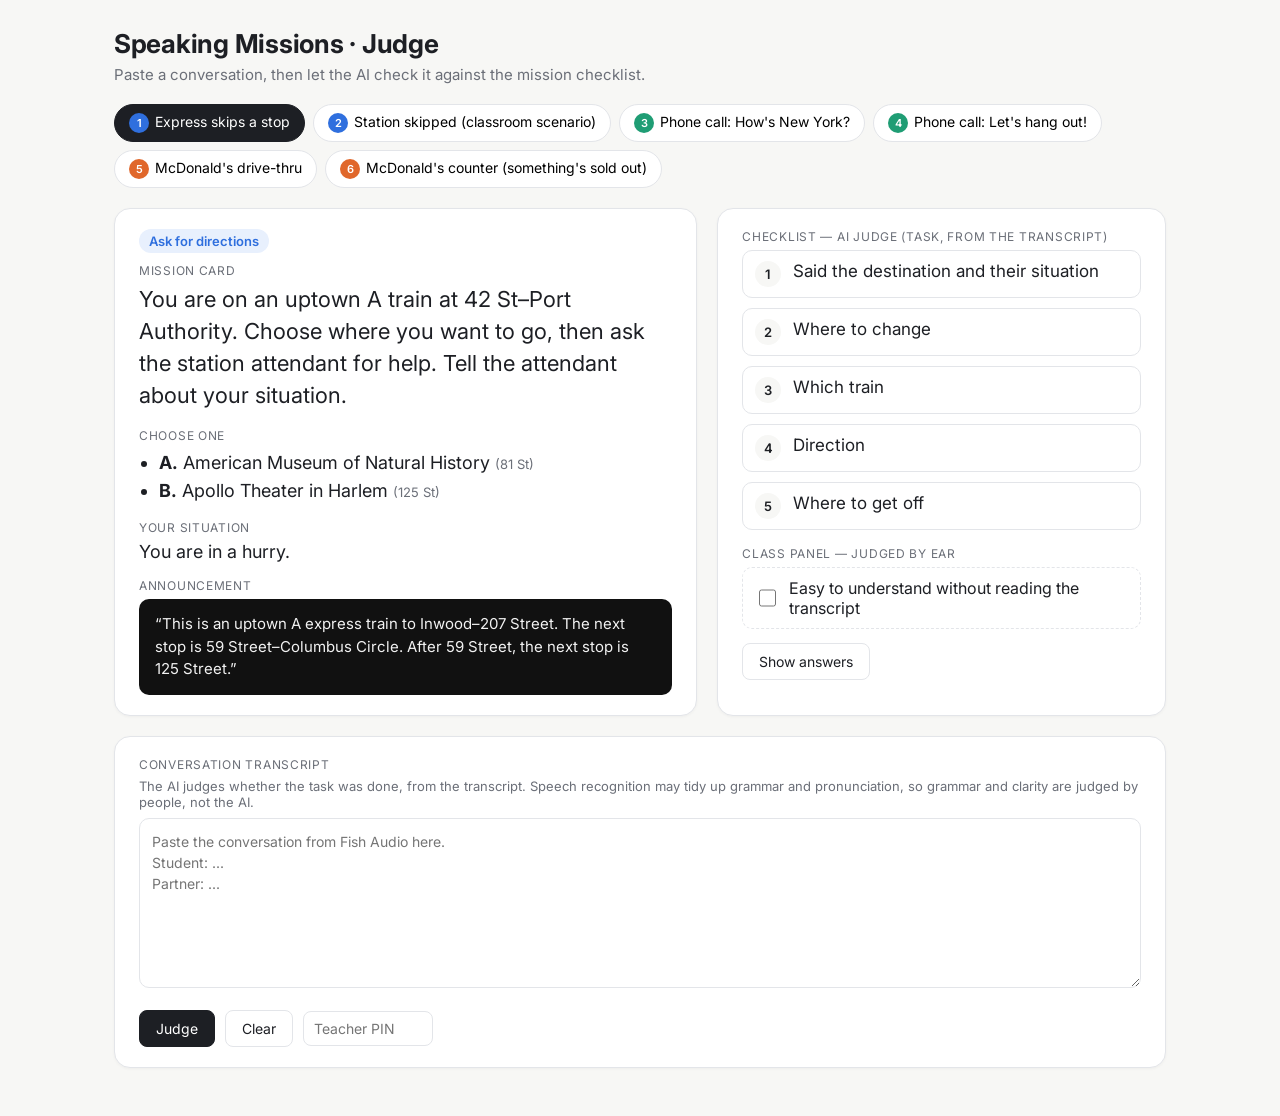
==== judge.html @ 9dba0a12 "Add server-side AI judge (OpenCode) with teacher PIN Co-Authored-By: Claude Opus 5.5 <noreply@anthro" ====
<!DOCTYPE html>
<html lang="en">
<head>
<meta charset="utf-8">
<meta name="viewport" content="width=device-width, initial-scale=1">
<title>Speaking Missions · Judge</title>
<link href="https://fonts.googleapis.com/css2?family=Inter:wght@400;500;600;700&display=swap" rel="stylesheet">
<style>
  :root { --ink:#1d1f24; --muted:#6b6f78; --line:#e3e5e9; --bg:#f7f7f5; --card:#fff; --accent:#3d5afe; --ok:#1f7a4d; --okbg:#e6f4ec; --no:#b3261e; --nobg:#fbe9e7; }
  * { box-sizing:border-box; }
  body { margin:0; font-family:Inter, system-ui, sans-serif; color:var(--ink); background:var(--bg); }
  header { max-width:1100px; margin:0 auto; padding:28px 24px 0; }
  header h1 { margin:0; font-size:26px; font-weight:700; letter-spacing:-.01em; }
  header p { margin:6px 0 0; color:var(--muted); font-size:15px; }
  .tabs button .n { display:inline-grid; place-items:center; width:20px; height:20px; border-radius:50%; color:#fff; font-size:11px; font-weight:600; margin-right:6px; }
  .badge { display:inline-block; font-size:13px; font-weight:600; padding:4px 10px; border-radius:999px; margin:0 0 10px; }
  main { max-width:1100px; margin:0 auto; padding:20px 24px 48px; display:grid; gap:20px; }
  .tabs { display:flex; flex-wrap:wrap; gap:8px; }
  .tabs button { border:1px solid var(--line); background:var(--card); padding:8px 14px; border-radius:999px; font:inherit; font-size:14px; cursor:pointer; }
  .tabs button.on { background:var(--ink); color:#fff; border-color:var(--ink); }
  .panel { background:var(--card); border:1px solid var(--line); border-radius:16px; box-shadow:0 1px 3px rgba(0,0,0,.04); padding:20px 24px; }
  .grid { display:grid; grid-template-columns: 1.3fr 1fr; gap:20px; }
  @media (max-width:820px) { .grid { grid-template-columns:1fr; } }
  .label { font-size:12px; text-transform:uppercase; letter-spacing:.06em; color:var(--muted); margin:0 0 6px; }
  .front { font-size:22px; line-height:1.45; margin:0 0 16px; }
  .ann { background:#111; color:#f2f2f2; border-radius:10px; padding:14px 16px; font-size:15px; line-height:1.5; }
  ol.check { margin:0; padding:0; list-style:none; display:grid; gap:10px; counter-reset:c; }
  ol.check li { counter-increment:c; display:flex; gap:12px; align-items:flex-start; font-size:17px; padding:10px 12px; border:1px solid var(--line); border-radius:10px; }
  ol.check li::before { content:counter(c); flex:none; width:26px; height:26px; border-radius:50%; background:var(--bg); display:grid; place-items:center; font-size:13px; font-weight:600; }
  ol.check li.yes { background:var(--okbg); border-color:#b7dfc8; }
  ol.check li.no { background:var(--nobg); border-color:#f3c3bd; }
  .ans { color:var(--muted); font-size:14px; display:none; }
  .show-ans .ans { display:block; }
  .row { display:flex; gap:10px; flex-wrap:wrap; align-items:center; }
  button.act { font:inherit; font-size:14px; padding:9px 16px; border-radius:8px; border:1px solid var(--ink); background:var(--ink); color:#fff; cursor:pointer; }
  button.ghost { background:#fff; color:var(--ink); border-color:var(--line); }
  button:disabled { opacity:.5; cursor:default; }
  textarea { width:100%; min-height:170px; font:inherit; font-size:14px; line-height:1.5; padding:12px; border:1px solid var(--line); border-radius:10px; resize:vertical; }
  .err { color:var(--no); font-size:13px; min-height:18px; }
  .result { font-size:28px; font-weight:600; margin:4px 0 12px; }
  .result.ok { color:var(--ok); } .result.no { color:var(--no); }
  .tips { margin:0; padding-left:18px; line-height:1.6; }
  .tag { font-size:12px; padding:2px 8px; border-radius:999px; background:#fff4d6; color:#7a5300; margin-left:8px; vertical-align:middle; }
  .muted { color:var(--muted); font-size:13px; }
  .human { display:flex; gap:10px; align-items:center; font-size:16px; padding:10px 12px; border:1px dashed var(--line); border-radius:10px; cursor:pointer; }
  .human input { width:18px; height:18px; }
</style>
</head>
<body>
<header><h1>Speaking Missions · Judge</h1><p>Paste a conversation, then let the AI check it against the mission checklist.</p></header>
<main>
  <div class="tabs" id="tabs"></div>

  <div class="grid">
    <section class="panel">
      <div class="badge" id="badge"></div>
      <p class="label">Mission card <span id="fictional"></span></p>
      <p class="front" id="front"></p>
      <p class="label" id="optLabel">Choose one</p>
      <ul id="opts" style="margin:0 0 14px;padding-left:20px;font-size:18px;line-height:1.6"></ul>
      <p class="label" id="condLabel">Your situation</p>
      <p style="font-size:18px;margin:0 0 16px" id="cond"></p>
      <div id="annBox"><p class="label">Announcement</p>
      <div class="ann" id="ann"></div></div>
    </section>
    <section class="panel" id="checkPanel">
      <p class="label">Checklist — AI judge (task, from the transcript)</p>
      <ol class="check" id="check"></ol>
      <p class="label" style="margin-top:16px">Class panel — judged by ear</p>
      <label class="human"><input type="checkbox" id="heard"> Easy to understand without reading the transcript</label>
      <div class="row" style="margin-top:14px">
        <button class="ghost act" id="toggleAns">Show answers</button>
      </div>
    </section>
  </div>

  <section class="panel">
    <p class="label">Conversation transcript</p>
    <p class="muted" style="margin:0 0 8px">The AI judges whether the task was done, from the transcript. Speech recognition may tidy up grammar and pronunciation, so grammar and clarity are judged by people, not the AI.</p>
    <textarea id="tx" placeholder="Paste the conversation from Fish Audio here.&#10;Student: ...&#10;Partner: ..."></textarea>
    <div class="err" id="err"></div>
    <div class="row">
      <button class="act" id="judge">Judge</button>
      <button class="ghost act" id="clear">Clear</button>
      <input id="pin" type="password" placeholder="Teacher PIN" autocomplete="off" style="font:inherit;font-size:14px;padding:8px 10px;border:1px solid var(--line);border-radius:8px;width:130px">
      <span class="muted" id="status"></span>
    </div>
  </section>

  <section class="panel" id="out" hidden>
    <p class="label">AI judge result</p>
    <div class="result" id="verdict"></div>
    <p class="label">Other ways to say it (for reference)</p>
    <ul class="tips" id="tips"></ul>
  </section>
</main>

<script>
const CARDS = [
 {
  "type": "attendant",
  "title": "1. Express skips a stop",
  "front": "You are on an uptown A train at 42 St–Port Authority. Choose where you want to go, then ask the station attendant for help. Tell the attendant about your situation.",
  "options": [
   "American Museum of Natural History",
   "Apollo Theater in Harlem"
  ],
  "routes": [
   [
    "American Museum of Natural History",
    "81 St",
    "get off at 59 St–Columbus Circle, take the uptown C (or B on weekdays) local, get off at 81 St"
   ],
   [
    "Apollo Theater in Harlem",
    "125 St",
    "stay on this A express train and get off at 125 St"
   ]
  ],
  "condition": "You are in a hurry.",
  "start": "42 St–Port Authority, on an uptown A train",
  "problem": "the A train runs express from 59 St to 125 St and skips every stop in between",
  "ann": "“This is an uptown A express train to Inwood–207 Street. The next stop is 59 Street–Columbus Circle. After 59 Street, the next stop is 125 Street.”",
  "fictional": false,
  "items": [
   [
    "Said the destination and their situation",
    "e.g. \"You are in a hurry.\"",
    ""
   ],
   [
    "Where to change",
    "59 St–Columbus Circle",
    "No change needed"
   ],
   [
    "Which train",
    "C (B also OK on weekdays)",
    "Stay on the A"
   ],
   [
    "Direction",
    "Uptown",
    "Uptown"
   ],
   [
    "Where to get off",
    "81 St",
    "125 St"
   ]
  ],
  "audio": "a1.mp3",
  "agent": "d26e442b87bf4d2fa61e77e5c2571394"
 },
 {
  "type": "attendant",
  "title": "2. Station skipped (classroom scenario)",
  "front": "You are on an uptown C train at 59 St–Columbus Circle. Choose where you want to go. Listen to the announcement, then ask the attendant for help.",
  "options": [
   "Strawberry Fields in Central Park",
   "American Museum of Natural History"
  ],
  "routes": [
   [
    "Strawberry Fields in Central Park",
    "72 St",
    "uptown C trains skip 72 St; ride to 81 St, cross to the downtown C, and go back one stop to 72 St (or walk south from 81 St)"
   ],
   [
    "American Museum of Natural History",
    "81 St",
    "not affected; stay on the C and get off at 81 St"
   ]
  ],
  "condition": "You don't want to walk much.",
  "start": "59 St–Columbus Circle, on an uptown C train",
  "problem": "(classroom scenario) due to station work, uptown C trains skip 72 St; downtown trains still stop there",
  "ann": "“Attention passengers: due to station work, uptown C trains will not stop at 72 Street.”",
  "fictional": true,
  "items": [
   [
    "Said the destination and their situation",
    "e.g. \"You don't want to walk much.\"",
    ""
   ],
   [
    "Where to change",
    "81 St (then take the train back)",
    "No change needed"
   ],
   [
    "Which train",
    "C",
    "C"
   ],
   [
    "Direction",
    "Downtown (from 81 St)",
    "Uptown"
   ],
   [
    "Where to get off",
    "72 St",
    "81 St"
   ]
  ],
  "audio": "a4.mp3",
  "agent": "e4830977e8cd451faa1b753adaf6e813"
 },
 {
  "type": "chat",
  "title": "3. Phone call: How's New York?",
  "front": "Your friend Emma from Chicago is calling you. She wants to hear about your trip to New York.",
  "options": [
   "Tell her about one place you visited and how it was.",
   "Tell her about one food you tried and what you thought."
  ],
  "condition": "Answer with details, not just yes or no.",
  "friend": "Emma",
  "items": [
   [
    "Answered with details or reasons, not just yes or no",
    "e.g. \"It was amazing because...\""
   ],
   [
    "Reacted to what the friend said",
    "e.g. \"Oh, really?\", \"That sounds fun!\""
   ],
   [
    "Asked the friend at least one question back",
    "e.g. \"How about you?\""
   ],
   [
    "Tell her about one place you visited and how it was.",
    ""
   ],
   [
    "Tell her about one food you tried and what you thought.",
    ""
   ]
  ],
  "agent": "9b3af95cbea7486b99a34a6f3030f2d5"
 },
 {
  "type": "chat",
  "title": "4. Phone call: Let's hang out!",
  "front": "Your friend Maya lives in New York. She is calling to make plans to meet you.",
  "options": [
   "You really want Korean food. Convince Maya, and give your reasons.",
   "Agree on a day, a time, and a place to meet."
  ],
  "condition": "Answer with details, not just yes or no.",
  "friend": "Maya",
  "items": [
   [
    "Answered with details or reasons, not just yes or no",
    "e.g. \"It was amazing because...\""
   ],
   [
    "Reacted to what the friend said",
    "e.g. \"Oh, really?\", \"That sounds fun!\""
   ],
   [
    "Asked the friend at least one question back",
    "e.g. \"How about you?\""
   ],
   [
    "You really want Korean food. Convince Maya, and give your reasons.",
    ""
   ],
   [
    "Agree on a day, a time, and a place to meet.",
    ""
   ]
  ],
  "agent": "b9b4d41935a74fd8a11dfeefae2467aa"
 },
 {
  "type": "order",
  "title": "5. McDonald's drive-thru",
  "agent": "a353ccbcc46743609b33bdd0294201c2",
  "front": "You are on a road trip with a friend. You are at a McDonald's drive-thru. Order for both of you through the speaker.",
  "options": [
   "Your friend wants a McChicken meal with a Sprite.",
   "Choose something for yourself from the menu."
  ],
  "condition": "You don't like pickles.",
  "items": [
   [
    "Ordered the friend's McChicken meal with a Sprite",
    ""
   ],
   [
    "Ordered their own food clearly",
    ""
   ],
   [
    "Answered the crew's questions (meal, size, drink, sauce)",
    ""
   ],
   [
    "Asked for no pickles (if their food has pickles) or another change",
    "e.g. \"No pickles, please.\""
   ],
   [
    "Caught the mistake when the order was read back, and understood the total",
    "The crew member makes one mistake on purpose."
   ]
  ],
  "menu": [
   [
    "Big Mac",
    "$6.49"
   ],
   [
    "Quarter Pounder with Cheese",
    "$6.79"
   ],
   [
    "McChicken",
    "$3.29"
   ],
   [
    "10 pc Chicken McNuggets",
    "$6.29"
   ],
   [
    "Filet-O-Fish",
    "$5.49"
   ],
   [
    "Make it a meal (medium fries + medium drink)",
    "+$4.00"
   ],
   [
    "Fries  S / M / L",
    "$2.49 / $3.49 / $4.29"
   ],
   [
    "Drink (Coke, Diet Coke, Sprite, iced tea)  S / M / L",
    "$1.79 / $2.29 / $2.79"
   ],
   [
    "McFlurry with Oreo",
    "$4.49"
   ],
   [
    "Apple Pie",
    "$1.79"
   ]
  ]
 },
 {
  "type": "order",
  "title": "6. McDonald's counter (something's sold out)",
  "agent": "593137b8195f4afda7e33150587e4ab3",
  "front": "You are at a busy McDonald's in Times Square. Order a meal and a dessert at the counter.",
  "options": [
   "Order a meal and a dessert.",
   "Ask for one special thing (extra sauce, no ice, no onions…)."
  ],
  "condition": "If something isn't available, choose something else.",
  "items": [
   [
    "Ordered a meal clearly (main, size, drink)",
    ""
   ],
   [
    "Asked for a dessert, and chose something else if it wasn't available",
    "The ice cream machine is broken, so no McFlurry."
   ],
   [
    "Made a special request",
    "e.g. \"Can I get extra BBQ sauce?\""
   ],
   [
    "Corrected the item the crew member misheard, and answered \"For here or to go?\"",
    "The crew member mishears one item on purpose."
   ],
   [
    "Understood the total and paid",
    ""
   ]
  ],
  "menu": [
   [
    "Big Mac",
    "$6.49"
   ],
   [
    "Quarter Pounder with Cheese",
    "$6.79"
   ],
   [
    "McChicken",
    "$3.29"
   ],
   [
    "10 pc Chicken McNuggets",
    "$6.29"
   ],
   [
    "Filet-O-Fish",
    "$5.49"
   ],
   [
    "Make it a meal (medium fries + medium drink)",
    "+$4.00"
   ],
   [
    "Fries  S / M / L",
    "$2.49 / $3.49 / $4.29"
   ],
   [
    "Drink (Coke, Diet Coke, Sprite, iced tea)  S / M / L",
    "$1.79 / $2.29 / $2.79"
   ],
   [
    "McFlurry with Oreo",
    "$4.49"
   ],
   [
    "Apple Pie",
    "$1.79"
   ]
  ]
 }
];

let cur = 0, sample = null;
const $ = id => document.getElementById(id);

function render() {
  const c = CARDS[cur], att = c.type === "attendant";
  const TY = {attendant:["Ask for directions","#2f6fde","#e8f0fd"], chat:["Phone call","#1f9d74","#e3f5ee"], order:["Ordering food","#e0672b","#fdeee5"]};
  $("tabs").innerHTML = CARDS.map((k,i)=>`<button class="${i===cur?'on':''}" data-i="${i}"><span class="n" style="background:${TY[k.type][1]}">${i+1}</span>${k.title.split('. ').slice(1).join('. ')}</button>`).join("");
  $("badge").textContent = TY[c.type][0]; $("badge").style.cssText = `color:${TY[c.type][1]};background:${TY[c.type][2]}`;
  $("fictional").innerHTML = c.fictional ? '<span class="tag">Classroom scenario</span>' : "";
  $("front").textContent = c.front;
  $("annBox").hidden = !att; $("ann").textContent = c.ann || "";
  $("optLabel").textContent = att ? "Choose one" : "Try to";
  $("condLabel").textContent = att ? "Your situation" : (c.type === "order" ? "Remember" : "Your goal");
  $("opts").innerHTML = att ? c.routes.map((o,i)=>`<li><b>${"AB"[i]}.</b> ${o[0]} <span class="muted">(${o[1]})</span></li>`).join("")
                            : c.options.map(o=>`<li>${esc(o)}</li>`).join("");
  $("cond").textContent = c.condition;
  $("check").innerHTML = c.items.map(it => {
    const ans = att && it[2] !== undefined && it[2] !== "" ? `A: ${it[1]}<br>B: ${it[2]}` : esc(it[1] || "");
    return `<li><div><div>${esc(it[0])}</div>${ans ? `<div class="ans">${ans}</div>` : ""}</div></li>`;
  }).join("");
  $("out").hidden = true; $("err").textContent = ""; $("status").textContent = ""; $("heard").checked = false;
}
$("tabs").addEventListener("click", e => { const b = e.target.closest("button"); if (!b) return; cur = +b.dataset.i; render(); });
$("toggleAns").addEventListener("click", () => { const p = $("checkPanel"); p.classList.toggle("show-ans"); $("toggleAns").textContent = p.classList.contains("show-ans") ? "Hide answers" : "Show answers"; });
$("clear").addEventListener("click", () => { $("tx").value = ""; $("out").hidden = true; $("err").textContent = ""; render(); });
$("tx").addEventListener("input", () => { $("err").textContent = ""; });

$("judge").addEventListener("click", async () => {
  const tx = $("tx").value.trim();
  if (!tx) { $("err").textContent = "Paste the conversation first."; return; }
  if (!$("pin").value.trim()) { $("err").textContent = "Enter the teacher PIN first."; return; }
  const c = CARDS[cur];
  $("judge").disabled = true; $("status").textContent = "Judging…";
  try {
    const pin = $("pin").value.trim();
    try { localStorage.setItem("judgePin", pin); } catch {}
    const resp = await fetch("/api/judge", { method:"POST", headers:{ "Content-Type":"application/json" }, body: JSON.stringify({ mission: cur, transcript: tx, pin }) });
    const r = await resp.json();
    if (!resp.ok) { const m = { pin:"Wrong teacher PIN.", not_configured:"The judge is not set up yet (API key or PIN missing)." }[r.error]; const er = new Error(m || "The judge could not answer. Try again."); er.shown = true; throw er; }
    const items = Array.isArray(r.items) ? r.items : [];
    [...$("check").children].forEach((li,i)=>{ li.classList.remove("yes","no"); li.classList.add(items[i] ? "yes" : "no"); });
    const ok = r.result === "SUCCESS";
    $("verdict").textContent = (ok ? "SUCCESS" : "NOT YET") + (c.type==="attendant" && r.choice ? `  ·  chose ${r.choice}` : "");
    $("verdict").className = "result " + (ok ? "ok" : "no");
    const tips = Array.isArray(r.tips) ? r.tips : [];
    $("tips").innerHTML = tips.length ? tips.map(t=>`<li>“${esc(t.original)}” → <b>“${esc(t.better)}”</b></li>`).join("") : "<li>No suggestions this time.</li>";
    $("out").hidden = false; $("status").textContent = "";
  } catch (e) {
    $("status").textContent = "";
    $("err").textContent = e && e.shown ? e.message : "The judge could not answer. Try again.";
  } finally { $("judge").disabled = false; }
});
function esc(s){ return String(s||"").replace(/[&<>"]/g, ch=>({"&":"&amp;","<":"&lt;",">":"&gt;",'"':"&quot;"}[ch])); }

render();
try { $("pin").value = localStorage.getItem("judgePin") || ""; } catch {}
</script>
</body>
</html>
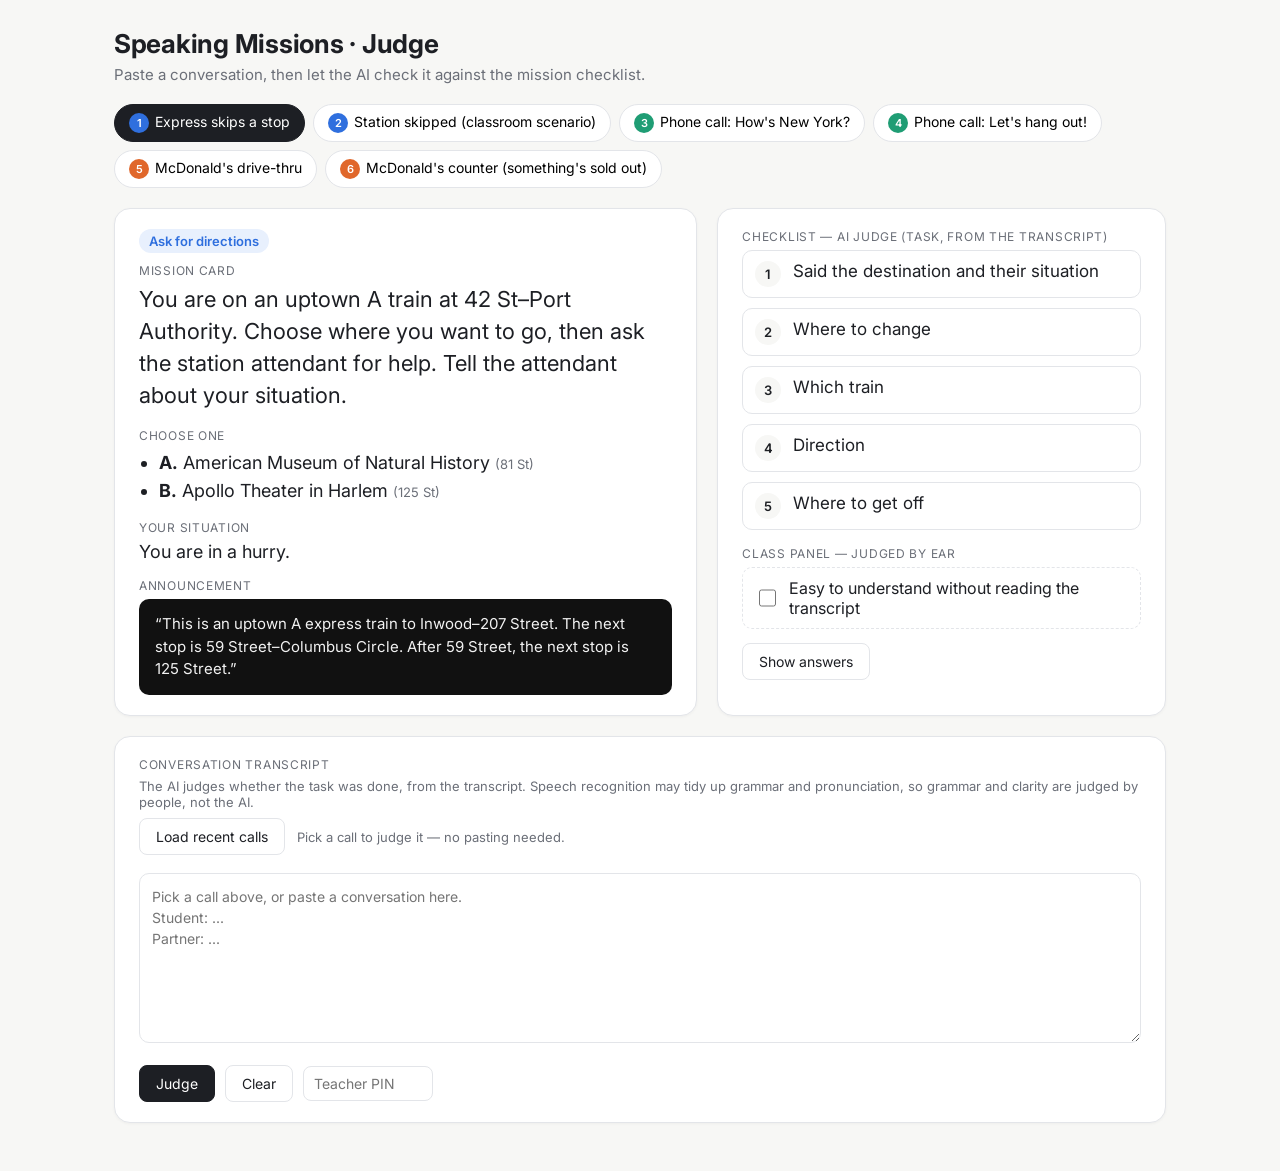
==== commit 06f04672: "Judge: pick calls from Fish history; larger token budget Co-Authored-By: Claude Opus 5.5 <noreply@an" ====
--- a/judge.html
+++ b/judge.html
@@ -77,7 +77,12 @@
   <section class="panel">
     <p class="label">Conversation transcript</p>
     <p class="muted" style="margin:0 0 8px">The AI judges whether the task was done, from the transcript. Speech recognition may tidy up grammar and pronunciation, so grammar and clarity are judged by people, not the AI.</p>
-    <textarea id="tx" placeholder="Paste the conversation from Fish Audio here.&#10;Student: ...&#10;Partner: ..."></textarea>
+    <div id="calls" style="margin-bottom:10px">
+      <button class="act" id="loadCalls" type="button" style="background:#fff;color:var(--ink);border:1px solid var(--line)">Load recent calls</button>
+      <span id="callsMsg" style="color:var(--muted);font-size:13px;margin-left:8px">Pick a call to judge it — no pasting needed.</span>
+      <div id="callList" style="display:flex;flex-wrap:wrap;gap:6px;margin-top:8px"></div>
+    </div>
+    <textarea id="tx" placeholder="Pick a call above, or paste a conversation here.&#10;Student: ...&#10;Partner: ..."></textarea>
     <div class="err" id="err"></div>
     <div class="row">
       <button class="act" id="judge">Judge</button>
@@ -449,7 +454,7 @@
   }).join("");
   $("out").hidden = true; $("err").textContent = ""; $("status").textContent = ""; $("heard").checked = false;
 }
-$("tabs").addEventListener("click", e => { const b = e.target.closest("button"); if (!b) return; cur = +b.dataset.i; render(); });
+$("tabs").addEventListener("click", e => { const b = e.target.closest("button"); if (!b) return; cur = +b.dataset.i; render(); $("callList").innerHTML=""; if ($("pin").value.trim()) loadCalls(); });
 $("toggleAns").addEventListener("click", () => { const p = $("checkPanel"); p.classList.toggle("show-ans"); $("toggleAns").textContent = p.classList.contains("show-ans") ? "Hide answers" : "Show answers"; });
 $("clear").addEventListener("click", () => { $("tx").value = ""; $("out").hidden = true; $("err").textContent = ""; render(); });
 $("tx").addEventListener("input", () => { $("err").textContent = ""; });
@@ -483,6 +488,23 @@
 
 render();
 try { $("pin").value = localStorage.getItem("judgePin") || ""; } catch {}
+async function api(body){ const r=await fetch("/api/sessions",{method:"POST",headers:{"Content-Type":"application/json"},body:JSON.stringify({...body,pin:$("pin").value.trim(),mission:cur})}); const j=await r.json().catch(()=>({})); if(!r.ok) throw new Error({pin:"Wrong teacher PIN.",not_configured:"Call history is not set up yet (Fish API key missing)."}[j.error]||"Could not load calls ("+(j.error||r.status)+")."); return j; }
+async function loadCalls(){
+  const list=$("callList"), msg=$("callsMsg"); list.innerHTML="";
+  if(!$("pin").value.trim()){ msg.textContent="Enter the teacher PIN first."; return; }
+  msg.textContent="Loading…";
+  try{
+    const {sessions}=await api({});
+    msg.textContent=sessions.length?"Newest first. Click one to judge it.":"No calls for this mission yet.";
+    sessions.forEach(s=>{ const b=document.createElement("button"); b.type="button"; b.className="act";
+      b.style.cssText="background:#fff;color:var(--ink);border:1px solid var(--line);font-size:13px;padding:6px 10px";
+      const t=s.started?new Date(s.started).toLocaleTimeString([], {hour:"2-digit",minute:"2-digit"}):"?";
+      b.textContent=t+(s.seconds?" · "+Math.floor(s.seconds/60)+"m "+Math.round(s.seconds%60)+"s":"")+(s.status==="active"?" · live":"");
+      b.onclick=async()=>{ msg.textContent="Loading the conversation…"; try{ const {transcript}=await api({sessionId:s.id}); if(!transcript){msg.textContent="That call has no transcript.";return;} $("tx").value=transcript; msg.textContent="Loaded. Judging…"; $("judge").click(); }catch(e){ msg.textContent=e.message; } };
+      list.appendChild(b); });
+  }catch(e){ msg.textContent=e.message; }
+}
+$("loadCalls").addEventListener("click", loadCalls);
 </script>
 </body>
 </html>
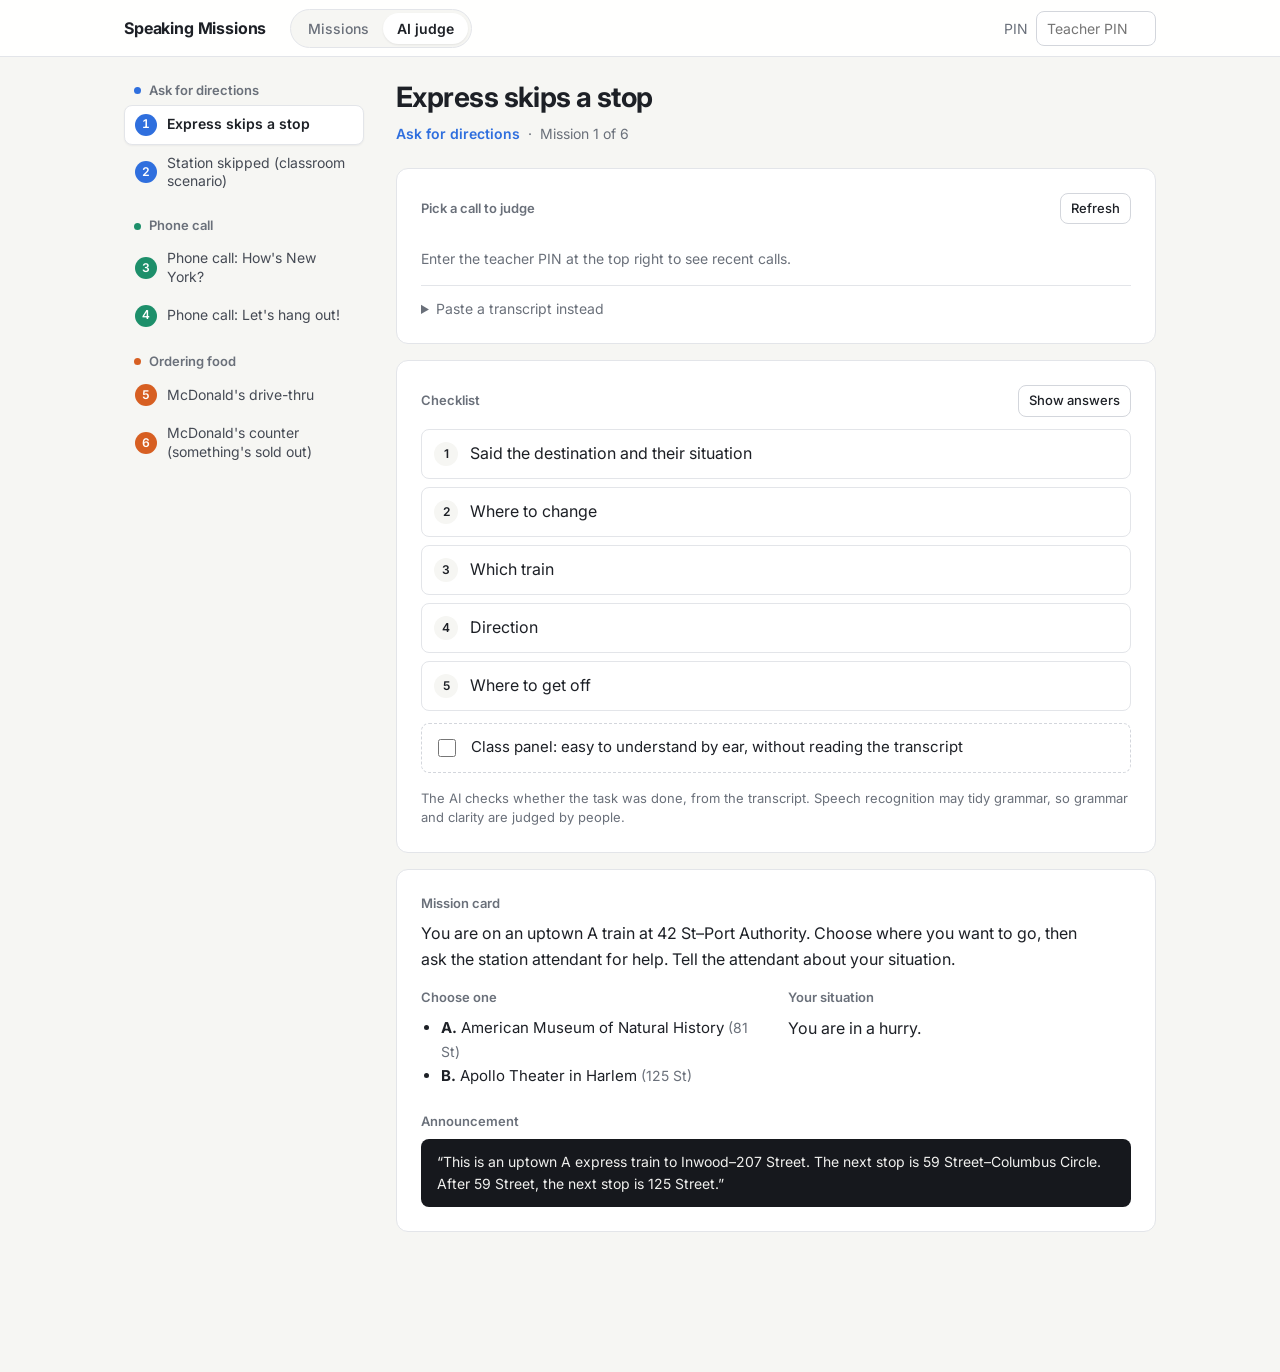
==== commit c666ea2b: "Shared shell: page switch, mission list, clearer hierarchy on both pages Co-Authored-By: Claude Opus" ====
--- a/judge.html
+++ b/judge.html
@@ -3,103 +3,110 @@
 <head>
 <meta charset="utf-8">
 <meta name="viewport" content="width=device-width, initial-scale=1">
-<title>Speaking Missions · Judge</title>
+<title>AI judge · Speaking Missions</title>
+<link rel="preconnect" href="https://fonts.gstatic.com" crossorigin>
 <link href="https://fonts.googleapis.com/css2?family=Inter:wght@400;500;600;700&display=swap" rel="stylesheet">
+<link rel="stylesheet" href="/shell.css">
 <style>
-  :root { --ink:#1d1f24; --muted:#6b6f78; --line:#e3e5e9; --bg:#f7f7f5; --card:#fff; --accent:#3d5afe; --ok:#1f7a4d; --okbg:#e6f4ec; --no:#b3261e; --nobg:#fbe9e7; }
-  * { box-sizing:border-box; }
-  body { margin:0; font-family:Inter, system-ui, sans-serif; color:var(--ink); background:var(--bg); }
-  header { max-width:1100px; margin:0 auto; padding:28px 24px 0; }
-  header h1 { margin:0; font-size:26px; font-weight:700; letter-spacing:-.01em; }
-  header p { margin:6px 0 0; color:var(--muted); font-size:15px; }
-  .tabs button .n { display:inline-grid; place-items:center; width:20px; height:20px; border-radius:50%; color:#fff; font-size:11px; font-weight:600; margin-right:6px; }
-  .badge { display:inline-block; font-size:13px; font-weight:600; padding:4px 10px; border-radius:999px; margin:0 0 10px; }
-  main { max-width:1100px; margin:0 auto; padding:20px 24px 48px; display:grid; gap:20px; }
-  .tabs { display:flex; flex-wrap:wrap; gap:8px; }
-  .tabs button { border:1px solid var(--line); background:var(--card); padding:8px 14px; border-radius:999px; font:inherit; font-size:14px; cursor:pointer; }
-  .tabs button.on { background:var(--ink); color:#fff; border-color:var(--ink); }
-  .panel { background:var(--card); border:1px solid var(--line); border-radius:16px; box-shadow:0 1px 3px rgba(0,0,0,.04); padding:20px 24px; }
-  .grid { display:grid; grid-template-columns: 1.3fr 1fr; gap:20px; }
-  @media (max-width:820px) { .grid { grid-template-columns:1fr; } }
-  .label { font-size:12px; text-transform:uppercase; letter-spacing:.06em; color:var(--muted); margin:0 0 6px; }
-  .front { font-size:22px; line-height:1.45; margin:0 0 16px; }
-  .ann { background:#111; color:#f2f2f2; border-radius:10px; padding:14px 16px; font-size:15px; line-height:1.5; }
-  ol.check { margin:0; padding:0; list-style:none; display:grid; gap:10px; counter-reset:c; }
-  ol.check li { counter-increment:c; display:flex; gap:12px; align-items:flex-start; font-size:17px; padding:10px 12px; border:1px solid var(--line); border-radius:10px; }
-  ol.check li::before { content:counter(c); flex:none; width:26px; height:26px; border-radius:50%; background:var(--bg); display:grid; place-items:center; font-size:13px; font-weight:600; }
-  ol.check li.yes { background:var(--okbg); border-color:#b7dfc8; }
-  ol.check li.no { background:var(--nobg); border-color:#f3c3bd; }
-  .ans { color:var(--muted); font-size:14px; display:none; }
-  .show-ans .ans { display:block; }
-  .row { display:flex; gap:10px; flex-wrap:wrap; align-items:center; }
-  button.act { font:inherit; font-size:14px; padding:9px 16px; border-radius:8px; border:1px solid var(--ink); background:var(--ink); color:#fff; cursor:pointer; }
-  button.ghost { background:#fff; color:var(--ink); border-color:var(--line); }
-  button:disabled { opacity:.5; cursor:default; }
-  textarea { width:100%; min-height:170px; font:inherit; font-size:14px; line-height:1.5; padding:12px; border:1px solid var(--line); border-radius:10px; resize:vertical; }
-  .err { color:var(--no); font-size:13px; min-height:18px; }
-  .result { font-size:28px; font-weight:600; margin:4px 0 12px; }
-  .result.ok { color:var(--ok); } .result.no { color:var(--no); }
-  .tips { margin:0; padding-left:18px; line-height:1.6; }
-  .tag { font-size:12px; padding:2px 8px; border-radius:999px; background:#fff4d6; color:#7a5300; margin-left:8px; vertical-align:middle; }
-  .muted { color:var(--muted); font-size:13px; }
-  .human { display:flex; gap:10px; align-items:center; font-size:16px; padding:10px 12px; border:1px dashed var(--line); border-radius:10px; cursor:pointer; }
-  .human input { width:18px; height:18px; }
+  .calls{display:flex;flex-wrap:wrap;gap:var(--s2)}
+  .call{border:1px solid var(--line-2);background:var(--card);border-radius:var(--r-s);padding:8px 12px;font-size:14px;cursor:pointer;font-variant-numeric:tabular-nums;display:flex;gap:var(--s2);align-items:baseline}
+  .call:hover{background:var(--hover)}
+  .call.on{border-color:var(--ink);box-shadow:inset 0 0 0 1px var(--ink)}
+  .call .d{color:var(--muted);font-size:13px}
+  .call .new{font-size:11px;font-weight:600;color:var(--ok);background:var(--okbg);border-radius:999px;padding:1px 6px}
+  .status{margin:var(--s3) 0 0;font-size:14px;color:var(--muted);min-height:21px}
+  .status.err{color:var(--no)}
+  details.paste{margin-top:var(--s4);border-top:1px solid var(--line);padding-top:var(--s3)}
+  details.paste summary{cursor:pointer;font-size:14px;color:var(--muted);width:max-content}
+  details.paste summary:hover{color:var(--ink)}
+  textarea{width:100%;min-height:150px;margin-top:var(--s3);font:inherit;font-size:14px;line-height:1.5;padding:var(--s3);border:1px solid var(--line-2);border-radius:var(--r-s);resize:vertical}
+  .row{display:flex;gap:var(--s2);flex-wrap:wrap;align-items:center;margin-top:var(--s3)}
+
+  .verdict{display:flex;align-items:baseline;gap:var(--s3);flex-wrap:wrap;margin-bottom:var(--s2)}
+  .verdict b{font-size:26px;font-weight:700;letter-spacing:-.01em}
+  .verdict.ok b{color:var(--ok)} .verdict.no b{color:var(--no)}
+  .verdict span{font-size:14px;color:var(--muted)}
+  .summary{margin:0 0 var(--s5);font-size:16px;line-height:1.65;max-width:68ch}
+  ol.check{margin:0;padding:0;list-style:none;display:grid;gap:var(--s2);counter-reset:c}
+  ol.check li{counter-increment:c;display:flex;gap:var(--s3);align-items:flex-start;font-size:16px;line-height:1.45;padding:var(--s3);border:1px solid var(--line);border-radius:var(--r-s)}
+  ol.check li::before{content:counter(c);flex:none;width:24px;height:24px;border-radius:50%;background:var(--bg);display:grid;place-items:center;font-size:12px;font-weight:600}
+  ol.check li.yes{background:var(--okbg);border-color:var(--okline)} ol.check li.yes::before{content:"✓";background:var(--ok);color:#fff}
+  ol.check li.no{background:var(--nobg);border-color:var(--noline)} ol.check li.no::before{background:var(--no);color:#fff}
+  .ans{color:var(--muted);font-size:14px;margin-top:2px;display:none}
+  .show-ans .ans{display:block}
+  .fb{font-size:14px;color:var(--ink-2);margin-top:4px;line-height:1.5}
+  .fb q{color:var(--ink);font-style:normal}
+  .fb .v{color:var(--muted);font-variant-numeric:tabular-nums}
+  .human{display:flex;gap:var(--s3);align-items:center;font-size:15px;margin-top:var(--s3);padding:var(--s3);border:1px dashed var(--line-2);border-radius:var(--r-s);cursor:pointer}
+  .human input{width:18px;height:18px;accent-color:var(--ink)}
+  .feedback{margin-top:var(--s6);display:grid;gap:var(--s5)}
+  .feedback h3{margin:0 0 var(--s2);font-size:15px;font-weight:600}
+  .feedback ul{margin:0;padding:0;list-style:none;display:grid;gap:var(--s3)}
+  .feedback li{line-height:1.55}
+  .feedback .why{display:block;color:var(--muted);font-size:14px}
+  .swap{font-size:15px}
+  .swap s{color:var(--muted);text-decoration-color:var(--line-2)}
+  .swap b{font-weight:600}
+  .next{margin:0;padding:var(--s3) var(--s4);background:var(--note);color:var(--note-ink);border-radius:var(--r-s);line-height:1.6}
+  .fine{margin:var(--s4) 0 0;font-size:13px;color:var(--muted)}
+
+  .card-front{margin:0 0 var(--s4);font-size:16px;line-height:1.6;max-width:68ch}
+  .card-grid{display:grid;grid-template-columns:1fr 1fr;gap:var(--s5)}
+  .card-grid ul{margin:0;padding-left:20px;line-height:1.6}
+  .ann{background:#16181d;color:#f0f0ee;border-radius:var(--r-s);padding:var(--s3) var(--s4);font-size:14px;line-height:1.55}
+  @media (max-width:820px){.card-grid{grid-template-columns:1fr;gap:var(--s4)}}
 </style>
 </head>
 <body>
-<header><h1>Speaking Missions · Judge</h1><p>Paste a conversation, then let the AI check it against the mission checklist.</p></header>
-<main>
-  <div class="tabs" id="tabs"></div>
-
-  <div class="grid">
+<header class="top"><div class="in">
+  <a class="brand" href="/">Speaking Missions</a>
+  <nav class="switch" aria-label="Pages"><a href="/">Missions</a><a href="/judge.html" aria-current="page">AI judge</a></nav>
+  <div class="end"><label class="muted" for="pin">PIN</label><input class="field" id="pin" type="password" autocomplete="off" placeholder="Teacher PIN"></div>
+</div></header>
+<div class="frame">
+  <nav class="missions" id="tabs" aria-label="Missions"></nav>
+  <main style="min-width:0">
+    <div class="head" style="margin-bottom:var(--s5)"><h1 id="title"></h1><p class="meta" id="meta"></p></div>
+
     <section class="panel">
-      <div class="badge" id="badge"></div>
-      <p class="label">Mission card <span id="fictional"></span></p>
-      <p class="front" id="front"></p>
-      <p class="label" id="optLabel">Choose one</p>
-      <ul id="opts" style="margin:0 0 14px;padding-left:20px;font-size:18px;line-height:1.6"></ul>
-      <p class="label" id="condLabel">Your situation</p>
-      <p style="font-size:18px;margin:0 0 16px" id="cond"></p>
-      <div id="annBox"><p class="label">Announcement</p>
-      <div class="ann" id="ann"></div></div>
+      <div class="ph"><h2>Pick a call to judge</h2><button class="btn ghost small" id="loadCalls" type="button">Refresh</button></div>
+      <div class="calls" id="callList"></div>
+      <p class="status" id="callsMsg"></p>
+      <details class="paste">
+        <summary>Paste a transcript instead</summary>
+        <textarea id="tx" placeholder="Student: ...&#10;Partner: ..."></textarea>
+        <div class="row"><button class="btn" id="judge" type="button">Judge</button><button class="btn ghost" id="clear" type="button">Clear</button></div>
+      </details>
     </section>
+
     <section class="panel" id="checkPanel">
-      <p class="label">Checklist — AI judge (task, from the transcript)</p>
+      <div id="out" hidden>
+        <div class="verdict" id="verdictRow"><b id="verdict"></b><span id="runs"></span></div>
+        <p class="summary" id="summary"></p>
+      </div>
+      <div class="ph"><h2>Checklist</h2><button class="btn ghost small" id="toggleAns" type="button">Show answers</button></div>
       <ol class="check" id="check"></ol>
-      <p class="label" style="margin-top:16px">Class panel — judged by ear</p>
-      <label class="human"><input type="checkbox" id="heard"> Easy to understand without reading the transcript</label>
-      <div class="row" style="margin-top:14px">
-        <button class="ghost act" id="toggleAns">Show answers</button>
+      <label class="human"><input type="checkbox" id="heard"> Class panel: easy to understand by ear, without reading the transcript</label>
+      <div class="feedback" id="fb" hidden>
+        <div><h3>잘한 점</h3><ul id="strengths"></ul></div>
+        <div><h3>이렇게도 말할 수 있어요</h3><ul id="tips"></ul></div>
+        <div><h3>다음 대화에서 해 볼 것</h3><p class="next" id="next"></p></div>
       </div>
+      <p class="fine">The AI checks whether the task was done, from the transcript. Speech recognition may tidy grammar, so grammar and clarity are judged by people.</p>
     </section>
-  </div>
-
-  <section class="panel">
-    <p class="label">Conversation transcript</p>
-    <p class="muted" style="margin:0 0 8px">The AI judges whether the task was done, from the transcript. Speech recognition may tidy up grammar and pronunciation, so grammar and clarity are judged by people, not the AI.</p>
-    <div id="calls" style="margin-bottom:10px">
-      <button class="act" id="loadCalls" type="button" style="background:#fff;color:var(--ink);border:1px solid var(--line)">Load recent calls</button>
-      <span id="callsMsg" style="color:var(--muted);font-size:13px;margin-left:8px">Pick a call to judge it — no pasting needed.</span>
-      <div id="callList" style="display:flex;flex-wrap:wrap;gap:6px;margin-top:8px"></div>
-    </div>
-    <textarea id="tx" placeholder="Pick a call above, or paste a conversation here.&#10;Student: ...&#10;Partner: ..."></textarea>
-    <div class="err" id="err"></div>
-    <div class="row">
-      <button class="act" id="judge">Judge</button>
-      <button class="ghost act" id="clear">Clear</button>
-      <input id="pin" type="password" placeholder="Teacher PIN" autocomplete="off" style="font:inherit;font-size:14px;padding:8px 10px;border:1px solid var(--line);border-radius:8px;width:130px">
-      <span class="muted" id="status"></span>
-    </div>
-  </section>
-
-  <section class="panel" id="out" hidden>
-    <p class="label">AI judge result</p>
-    <div class="result" id="verdict"></div>
-    <p class="label">Other ways to say it (for reference)</p>
-    <ul class="tips" id="tips"></ul>
-  </section>
-</main>
-
+
+    <section class="panel">
+      <h2>Mission card</h2>
+      <p class="card-front" id="front"></p>
+      <div class="card-grid">
+        <div><h2 class="muted" style="font-size:13px;font-weight:600;margin:0 0 var(--s2)" id="optLabel"></h2><ul id="opts"></ul></div>
+        <div><h2 class="muted" style="font-size:13px;font-weight:600;margin:0 0 var(--s2)" id="condLabel"></h2><p style="margin:0;font-size:16px" id="cond"></p></div>
+      </div>
+      <div id="annBox" class="sec"><h2>Announcement</h2><div class="ann" id="ann"></div></div>
+    </section>
+  </main>
+</div>
+<script src="/shell.js"></script>
 <script>
 const CARDS = [
  {
@@ -432,79 +439,117 @@
  }
 ];
 
-let cur = 0, sample = null;
 const $ = id => document.getElementById(id);
+const esc = s => String(s||"").replace(/[&<>"]/g, ch => ({"&":"&amp;","<":"&lt;",">":"&gt;",'"':"&quot;"}[ch]));
+let cur = Shell.startIndex(CARDS.length), busy = false;
+
+function say(msg, isErr) { const s = $("callsMsg"); s.textContent = msg || ""; s.classList.toggle("err", !!isErr); }
+function resetResult() {
+  $("out").hidden = true; $("fb").hidden = true; $("heard").checked = false;
+  [...$("check").children].forEach(li => { li.classList.remove("yes","no"); li.querySelectorAll(".fb").forEach(x => x.remove()); });
+}
 
 function render() {
-  const c = CARDS[cur], att = c.type === "attendant";
-  const TY = {attendant:["Ask for directions","#2f6fde","#e8f0fd"], chat:["Phone call","#1f9d74","#e3f5ee"], order:["Ordering food","#e0672b","#fdeee5"]};
-  $("tabs").innerHTML = CARDS.map((k,i)=>`<button class="${i===cur?'on':''}" data-i="${i}"><span class="n" style="background:${TY[k.type][1]}">${i+1}</span>${k.title.split('. ').slice(1).join('. ')}</button>`).join("");
-  $("badge").textContent = TY[c.type][0]; $("badge").style.cssText = `color:${TY[c.type][1]};background:${TY[c.type][2]}`;
-  $("fictional").innerHTML = c.fictional ? '<span class="tag">Classroom scenario</span>' : "";
+  const c = CARDS[cur], att = c.type === "attendant", T = Shell.TYPES[c.type];
+  Shell.render($("tabs"), CARDS, cur);
+  document.title = `AI judge · ${Shell.clean(c.title)}`;
+  $("title").textContent = Shell.clean(c.title);
+  $("meta").innerHTML = `<span class="type" style="color:${T.color}">${T.name}</span><span aria-hidden="true">·</span><span>Mission ${cur+1} of ${CARDS.length}</span>` + (c.fictional ? '<span class="tag">classroom scenario</span>' : "");
   $("front").textContent = c.front;
   $("annBox").hidden = !att; $("ann").textContent = c.ann || "";
   $("optLabel").textContent = att ? "Choose one" : "Try to";
   $("condLabel").textContent = att ? "Your situation" : (c.type === "order" ? "Remember" : "Your goal");
-  $("opts").innerHTML = att ? c.routes.map((o,i)=>`<li><b>${"AB"[i]}.</b> ${o[0]} <span class="muted">(${o[1]})</span></li>`).join("")
+  $("opts").innerHTML = att ? c.routes.map((o,i)=>`<li><b>${"AB"[i]}.</b> ${esc(o[0])} <span class="muted">(${esc(o[1])})</span></li>`).join("")
                             : c.options.map(o=>`<li>${esc(o)}</li>`).join("");
   $("cond").textContent = c.condition;
   $("check").innerHTML = c.items.map(it => {
-    const ans = att && it[2] !== undefined && it[2] !== "" ? `A: ${it[1]}<br>B: ${it[2]}` : esc(it[1] || "");
+    const ans = att && it[2] !== undefined && it[2] !== "" ? `A: ${esc(it[1])}<br>B: ${esc(it[2])}` : esc(it[1] || "");
     return `<li><div><div>${esc(it[0])}</div>${ans ? `<div class="ans">${ans}</div>` : ""}</div></li>`;
   }).join("");
-  $("out").hidden = true; $("err").textContent = ""; $("status").textContent = ""; $("heard").checked = false;
+  resetResult(); $("tx").value = ""; $("callList").innerHTML = ""; say("");
 }
-$("tabs").addEventListener("click", e => { const b = e.target.closest("button"); if (!b) return; cur = +b.dataset.i; render(); $("callList").innerHTML=""; if ($("pin").value.trim()) loadCalls(); });
+
+async function post(url, body) {
+  const pin = $("pin").value.trim();
+  if (!pin) { const e = new Error("Enter the teacher PIN at the top right first."); $("pin").focus(); throw e; }
+  try { localStorage.setItem("judgePin", pin); } catch {}
+  const r = await fetch(url, { method:"POST", headers:{ "Content-Type":"application/json" }, body: JSON.stringify({ ...body, pin, mission: cur }) });
+  const j = await r.json().catch(() => ({}));
+  if (!r.ok) throw new Error({ pin:"Wrong teacher PIN.", not_configured:"This feature is not set up yet (API key missing)." }[j.error] || "Something went wrong. Try again.");
+  return j;
+}
+
+async function loadCalls() {
+  const list = $("callList"); list.innerHTML = "";
+  say("Loading calls…");
+  try {
+    const { sessions } = await post("/api/sessions", {});
+    if (!sessions.length) { say("No calls for this mission yet. When a student finishes a call, press Refresh."); return; }
+    say("Newest first. Pick one to judge it.");
+    sessions.forEach((s, i) => {
+      const b = document.createElement("button"); b.type = "button"; b.className = "call";
+      const t = s.started ? new Date(s.started) : null;
+      const day = t && t.toDateString() !== new Date().toDateString() ? t.toLocaleDateString([], { month:"short", day:"numeric" }) + " " : "";
+      const dur = s.seconds ? `${Math.floor(s.seconds/60)}:${String(Math.round(s.seconds%60)).padStart(2,"0")}` : "";
+      b.innerHTML = `<span>${t ? day + t.toLocaleTimeString([], { hour:"2-digit", minute:"2-digit" }) : "?"}</span><span class="d">${dur}</span>` +
+        (s.status === "active" ? '<span class="new">live</span>' : i === 0 ? '<span class="new">latest</span>' : "");
+      b.onclick = () => pickCall(s, b);
+      list.appendChild(b);
+    });
+  } catch (e) { say(e.message, true); }
+}
+
+async function pickCall(s, btn) {
+  if (busy) return;
+  [...$("callList").children].forEach(x => x.classList.toggle("on", x === btn));
+  say("Loading the conversation…");
+  try {
+    const { transcript } = await post("/api/sessions", { sessionId: s.id });
+    if (!transcript) { say("That call has no transcript.", true); return; }
+    $("tx").value = transcript;
+    await judge();
+  } catch (e) { say(e.message, true); }
+}
+
+async function judge() {
+  const tx = $("tx").value.trim(), c = CARDS[cur];
+  if (!tx) { say("Pick a call, or paste a conversation first.", true); return; }
+  busy = true; $("judge").disabled = true; resetResult();
+  say("Judging… the AI checks three times and takes the majority. This takes about 30 seconds.");
+  try {
+    const r = await post("/api/judge", { transcript: tx });
+    const items = Array.isArray(r.items) ? r.items : [];
+    [...$("check").children].forEach((li,i) => {
+      const it = items[i] || {}; li.classList.add(it.done ? "yes" : "no");
+      const fb = document.createElement("div"); fb.className = "fb";
+      fb.innerHTML = (it.evidence ? `<q>${esc(it.evidence)}</q> — ` : "") + esc(it.note || "") + (r.runs > 1 ? ` <span class="v">${it.votes}/${r.runs}</span>` : "");
+      li.firstElementChild.appendChild(fb);
+    });
+    const ok = r.result === "SUCCESS";
+    $("verdictRow").className = "verdict " + (ok ? "ok" : "no");
+    $("verdict").textContent = ok ? "Mission complete" : "Not yet";
+    $("runs").textContent = (c.type === "attendant" && r.choice ? `Chose ${r.choice} · ` : "") + `${items.filter(x => x.done).length} of ${c.items.length} done` + (r.runs > 1 ? ` · majority of ${r.runs} checks` : "");
+    $("summary").textContent = r.summary || "";
+    const arr = x => Array.isArray(x) ? x : [];
+    $("strengths").innerHTML = arr(r.strengths).map(t => `<li>“${esc(t.quote)}”<span class="why">${esc(t.why)}</span></li>`).join("") || "<li class='muted'>—</li>";
+    $("tips").innerHTML = arr(r.tips).map(t => `<li class="swap"><s>${esc(t.original)}</s> → <b>${esc(t.better)}</b><span class="why">${esc(t.why)}</span></li>`).join("") || "<li class='muted'>—</li>";
+    $("next").textContent = r.next || "";
+    $("out").hidden = false; $("fb").hidden = false; say("");
+    $("checkPanel").scrollIntoView({ behavior:"smooth", block:"start" });
+  } catch (e) { say(e.message, true); }
+  finally { busy = false; $("judge").disabled = false; }
+}
+
+$("tabs").addEventListener("click", e => { const b = e.target.closest("button"); if (!b) return; cur = +b.dataset.i; render(); if ($("pin").value.trim()) loadCalls(); });
 $("toggleAns").addEventListener("click", () => { const p = $("checkPanel"); p.classList.toggle("show-ans"); $("toggleAns").textContent = p.classList.contains("show-ans") ? "Hide answers" : "Show answers"; });
-$("clear").addEventListener("click", () => { $("tx").value = ""; $("out").hidden = true; $("err").textContent = ""; render(); });
-$("tx").addEventListener("input", () => { $("err").textContent = ""; });
-
-$("judge").addEventListener("click", async () => {
-  const tx = $("tx").value.trim();
-  if (!tx) { $("err").textContent = "Paste the conversation first."; return; }
-  if (!$("pin").value.trim()) { $("err").textContent = "Enter the teacher PIN first."; return; }
-  const c = CARDS[cur];
-  $("judge").disabled = true; $("status").textContent = "Judging…";
-  try {
-    const pin = $("pin").value.trim();
-    try { localStorage.setItem("judgePin", pin); } catch {}
-    const resp = await fetch("/api/judge", { method:"POST", headers:{ "Content-Type":"application/json" }, body: JSON.stringify({ mission: cur, transcript: tx, pin }) });
-    const r = await resp.json();
-    if (!resp.ok) { const m = { pin:"Wrong teacher PIN.", not_configured:"The judge is not set up yet (API key or PIN missing)." }[r.error]; const er = new Error(m || "The judge could not answer. Try again."); er.shown = true; throw er; }
-    const items = Array.isArray(r.items) ? r.items : [];
-    [...$("check").children].forEach((li,i)=>{ li.classList.remove("yes","no"); li.classList.add(items[i] ? "yes" : "no"); });
-    const ok = r.result === "SUCCESS";
-    $("verdict").textContent = (ok ? "SUCCESS" : "NOT YET") + (c.type==="attendant" && r.choice ? `  ·  chose ${r.choice}` : "");
-    $("verdict").className = "result " + (ok ? "ok" : "no");
-    const tips = Array.isArray(r.tips) ? r.tips : [];
-    $("tips").innerHTML = tips.length ? tips.map(t=>`<li>“${esc(t.original)}” → <b>“${esc(t.better)}”</b></li>`).join("") : "<li>No suggestions this time.</li>";
-    $("out").hidden = false; $("status").textContent = "";
-  } catch (e) {
-    $("status").textContent = "";
-    $("err").textContent = e && e.shown ? e.message : "The judge could not answer. Try again.";
-  } finally { $("judge").disabled = false; }
-});
-function esc(s){ return String(s||"").replace(/[&<>"]/g, ch=>({"&":"&amp;","<":"&lt;",">":"&gt;",'"':"&quot;"}[ch])); }
-
+$("clear").addEventListener("click", () => { $("tx").value = ""; resetResult(); say(""); });
+$("judge").addEventListener("click", judge);
+$("loadCalls").addEventListener("click", loadCalls);
+$("pin").addEventListener("change", () => { if ($("pin").value.trim()) loadCalls(); });
+
+try { $("pin").value = localStorage.getItem("judgePin") || ""; } catch {}
 render();
-try { $("pin").value = localStorage.getItem("judgePin") || ""; } catch {}
-async function api(body){ const r=await fetch("/api/sessions",{method:"POST",headers:{"Content-Type":"application/json"},body:JSON.stringify({...body,pin:$("pin").value.trim(),mission:cur})}); const j=await r.json().catch(()=>({})); if(!r.ok) throw new Error({pin:"Wrong teacher PIN.",not_configured:"Call history is not set up yet (Fish API key missing)."}[j.error]||"Could not load calls ("+(j.error||r.status)+")."); return j; }
-async function loadCalls(){
-  const list=$("callList"), msg=$("callsMsg"); list.innerHTML="";
-  if(!$("pin").value.trim()){ msg.textContent="Enter the teacher PIN first."; return; }
-  msg.textContent="Loading…";
-  try{
-    const {sessions}=await api({});
-    msg.textContent=sessions.length?"Newest first. Click one to judge it.":"No calls for this mission yet.";
-    sessions.forEach(s=>{ const b=document.createElement("button"); b.type="button"; b.className="act";
-      b.style.cssText="background:#fff;color:var(--ink);border:1px solid var(--line);font-size:13px;padding:6px 10px";
-      const t=s.started?new Date(s.started).toLocaleTimeString([], {hour:"2-digit",minute:"2-digit"}):"?";
-      b.textContent=t+(s.seconds?" · "+Math.floor(s.seconds/60)+"m "+Math.round(s.seconds%60)+"s":"")+(s.status==="active"?" · live":"");
-      b.onclick=async()=>{ msg.textContent="Loading the conversation…"; try{ const {transcript}=await api({sessionId:s.id}); if(!transcript){msg.textContent="That call has no transcript.";return;} $("tx").value=transcript; msg.textContent="Loaded. Judging…"; $("judge").click(); }catch(e){ msg.textContent=e.message; } };
-      list.appendChild(b); });
-  }catch(e){ msg.textContent=e.message; }
-}
-$("loadCalls").addEventListener("click", loadCalls);
+if ($("pin").value.trim()) loadCalls(); else say("Enter the teacher PIN at the top right to see recent calls.");
 </script>
 </body>
 </html>
--- a/shell.css
+++ b/shell.css
@@ -0,0 +1,73 @@
+/* Shared shell for the lesson page and the judge page */
+:root{
+  --ink:#1d2026; --ink-2:#454a54; --muted:#6a707a; --line:#e3e5e9; --line-2:#d3d6dc;
+  --bg:#f6f6f3; --card:#fff; --hover:#ecece8; --focus:#3d5afe;
+  --ok:#1b6e45; --okbg:#e7f3ec; --okline:#b9dcc8; --no:#a8261e; --nobg:#fbeceb; --noline:#efc6c2;
+  --note:#fbf5e4; --note-ink:#5e4a12;
+  --t-attendant:#2f6fde; --t-chat:#1d8f6a; --t-order:#d75f22;
+  --r:12px; --r-s:8px;
+  --s1:4px; --s2:8px; --s3:12px; --s4:16px; --s5:24px; --s6:32px; --s7:48px;
+  --fish-accent:#3d5afe;
+}
+*{box-sizing:border-box}
+html{-webkit-text-size-adjust:100%}
+body{margin:0;font-family:Inter,system-ui,-apple-system,"Segoe UI",sans-serif;font-size:15px;line-height:1.5;color:var(--ink);background:var(--bg);-webkit-font-smoothing:antialiased}
+::selection{background:#d9defe}
+:focus-visible{outline:2px solid var(--focus);outline-offset:2px;border-radius:6px}
+a{color:inherit;text-underline-offset:3px}
+button{font:inherit;color:inherit}
+[hidden]{display:none!important}
+
+/* Top bar */
+.top{position:sticky;top:0;z-index:20;background:rgba(255,255,255,.92);backdrop-filter:saturate(1.4) blur(8px);border-bottom:1px solid var(--line)}
+.top .in{max-width:1080px;margin:0 auto;padding:0 var(--s5);height:56px;display:flex;align-items:center;gap:var(--s5)}
+.brand{font-weight:700;font-size:16px;letter-spacing:-.01em;text-decoration:none;white-space:nowrap}
+.switch{display:flex;background:var(--bg);border:1px solid var(--line);border-radius:999px;padding:3px}
+.switch a{padding:5px 14px;border-radius:999px;font-size:14px;font-weight:500;color:var(--muted);text-decoration:none;white-space:nowrap}
+.switch a:hover{color:var(--ink)}
+.switch a[aria-current="page"]{background:var(--card);color:var(--ink);font-weight:600;box-shadow:0 1px 2px rgba(20,24,32,.08)}
+.top .end{margin-left:auto;display:flex;align-items:center;gap:var(--s2)}
+
+/* Page frame: mission list + content */
+.frame{max-width:1080px;margin:0 auto;padding:var(--s5) var(--s5) 140px;display:grid;grid-template-columns:240px minmax(0,1fr);gap:var(--s6);align-items:start}
+.missions{position:sticky;top:80px;display:grid;gap:var(--s4)}
+.missions h2{margin:0 0 var(--s1);padding:0 10px;font-size:13px;font-weight:600;color:var(--muted);display:flex;align-items:center;gap:var(--s2)}
+.missions h2 i{width:7px;height:7px;border-radius:50%}
+.missions button{display:flex;gap:10px;align-items:center;width:100%;text-align:left;border:1px solid transparent;background:none;padding:8px 10px;border-radius:var(--r-s);font-size:14px;line-height:1.35;cursor:pointer;color:var(--ink-2)}
+.missions button:hover{background:var(--hover);color:var(--ink)}
+.missions button[aria-current="true"]{background:var(--card);border-color:var(--line);box-shadow:0 1px 2px rgba(20,24,32,.05);color:var(--ink);font-weight:600}
+.num{flex:none;width:22px;height:22px;border-radius:50%;display:grid;place-items:center;font-size:12px;font-weight:600;color:#fff;font-variant-numeric:tabular-nums}
+
+/* Content */
+.head h1{margin:0;font-size:28px;line-height:1.2;font-weight:700;letter-spacing:-.02em;text-wrap:balance}
+.meta{margin:var(--s2) 0 0;display:flex;flex-wrap:wrap;align-items:center;gap:var(--s2);font-size:14px;color:var(--muted)}
+.meta .type{font-weight:600}
+.tag{font-size:12px;color:var(--muted);border:1px solid var(--line-2);border-radius:999px;padding:2px 8px}
+.panel{background:var(--card);border:1px solid var(--line);border-radius:var(--r);padding:var(--s5)}
+.panel + .panel{margin-top:var(--s4)}
+.sec{margin-top:var(--s5)}
+.sec > h2,.panel > h2,.ph h2{margin:0 0 var(--s2);font-size:13px;font-weight:600;color:var(--muted)}
+.ph{display:flex;align-items:center;justify-content:space-between;gap:var(--s3);margin-bottom:var(--s3)}
+.ph h2{margin:0}
+.muted{color:var(--muted);font-size:14px}
+
+/* Buttons */
+.btn{display:inline-flex;align-items:center;gap:6px;border:1px solid var(--ink);background:var(--ink);color:#fff;padding:8px 14px;border-radius:var(--r-s);font-size:14px;font-weight:500;cursor:pointer;transition:background .15s,border-color .15s}
+.btn:hover{background:#000}
+.btn.ghost{background:var(--card);color:var(--ink);border-color:var(--line-2)}
+.btn.ghost:hover{background:var(--hover)}
+.btn.small{padding:5px 10px;font-size:13px}
+.btn:disabled{opacity:.5;cursor:default}
+input.field{font:inherit;font-size:14px;padding:6px 10px;border:1px solid var(--line-2);border-radius:var(--r-s);background:var(--card);width:120px}
+
+@media (max-width:820px){
+  .frame{grid-template-columns:1fr;gap:var(--s4);padding-top:var(--s4)}
+  .missions{position:static;display:flex;gap:var(--s2);overflow-x:auto;padding-bottom:var(--s1);scrollbar-width:thin}
+  .missions .group{display:contents}
+  .missions h2{display:none}
+  .missions button{width:auto;flex:none;white-space:nowrap;border-color:var(--line);background:var(--card)}
+  .head h1{font-size:24px}
+  .top .in{padding:0 var(--s4);gap:var(--s3)}
+  .brand{font-size:15px}
+}
+@media (max-width:480px){ .brand{display:none} }
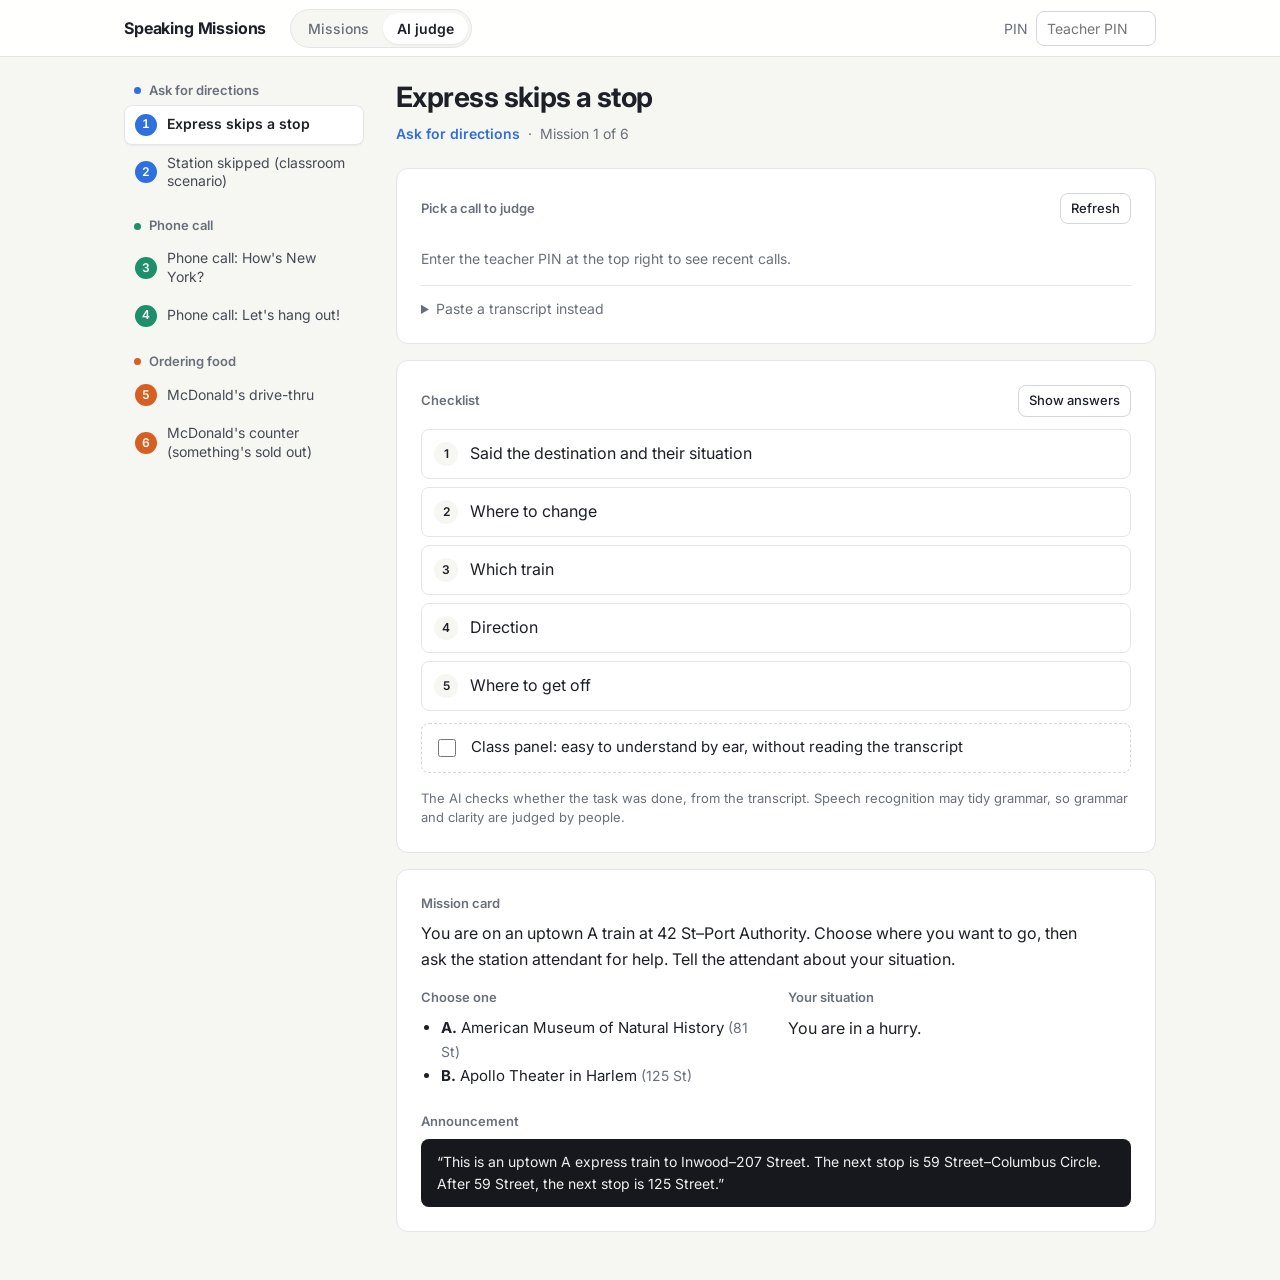
==== commit acd9c095: "Shell: tidy empty status, hide chip scrollbar Co-Authored-By: Claude Opus 5.5 <noreply@anthropic.com" ====
--- a/judge.html
+++ b/judge.html
@@ -7,6 +7,7 @@
 <link rel="preconnect" href="https://fonts.gstatic.com" crossorigin>
 <link href="https://fonts.googleapis.com/css2?family=Inter:wght@400;500;600;700&display=swap" rel="stylesheet">
 <link rel="stylesheet" href="/shell.css">
+<style>:root{--frame-pb:48px}</style>
 <style>
   .calls{display:flex;flex-wrap:wrap;gap:var(--s2)}
   .call{border:1px solid var(--line-2);background:var(--card);border-radius:var(--r-s);padding:8px 12px;font-size:14px;cursor:pointer;font-variant-numeric:tabular-nums;display:flex;gap:var(--s2);align-items:baseline}
@@ -16,6 +17,7 @@
   .call .new{font-size:11px;font-weight:600;color:var(--ok);background:var(--okbg);border-radius:999px;padding:1px 6px}
   .status{margin:var(--s3) 0 0;font-size:14px;color:var(--muted);min-height:21px}
   .status.err{color:var(--no)}
+  .status:empty{display:none}
   details.paste{margin-top:var(--s4);border-top:1px solid var(--line);padding-top:var(--s3)}
   details.paste summary{cursor:pointer;font-size:14px;color:var(--muted);width:max-content}
   details.paste summary:hover{color:var(--ink)}
--- a/shell.css
+++ b/shell.css
@@ -29,7 +29,7 @@
 .top .end{margin-left:auto;display:flex;align-items:center;gap:var(--s2)}
 
 /* Page frame: mission list + content */
-.frame{max-width:1080px;margin:0 auto;padding:var(--s5) var(--s5) 140px;display:grid;grid-template-columns:240px minmax(0,1fr);gap:var(--s6);align-items:start}
+.frame{max-width:1080px;margin:0 auto;padding:var(--s5) var(--s5) var(--frame-pb,140px);display:grid;grid-template-columns:240px minmax(0,1fr);gap:var(--s6);align-items:start}
 .missions{position:sticky;top:80px;display:grid;gap:var(--s4)}
 .missions h2{margin:0 0 var(--s1);padding:0 10px;font-size:13px;font-weight:600;color:var(--muted);display:flex;align-items:center;gap:var(--s2)}
 .missions h2 i{width:7px;height:7px;border-radius:50%}
@@ -62,7 +62,8 @@
 
 @media (max-width:820px){
   .frame{grid-template-columns:1fr;gap:var(--s4);padding-top:var(--s4)}
-  .missions{position:static;display:flex;gap:var(--s2);overflow-x:auto;padding-bottom:var(--s1);scrollbar-width:thin}
+  .missions{position:static;display:flex;gap:var(--s2);overflow-x:auto;padding-bottom:var(--s1);scrollbar-width:none}
+  .missions::-webkit-scrollbar{display:none}
   .missions .group{display:contents}
   .missions h2{display:none}
   .missions button{width:auto;flex:none;white-space:nowrap;border-color:var(--line);background:var(--card)}
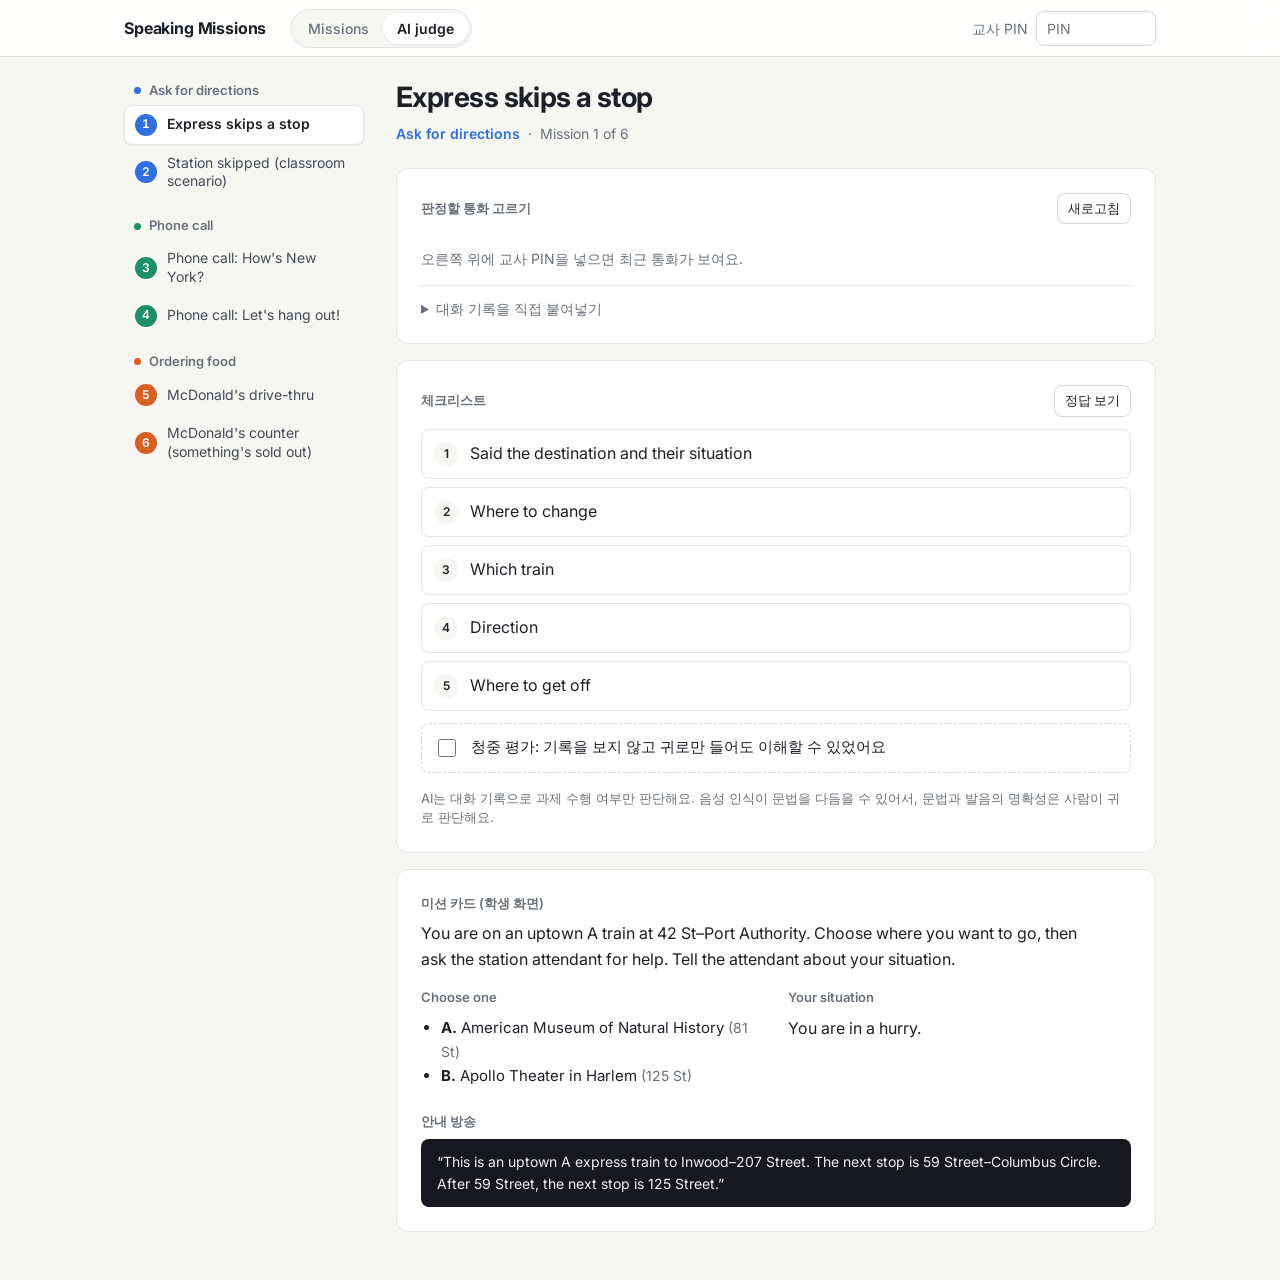
==== commit a32672ef: "Critique fixes: start-call button with student name, call states, mobile order, Korean judge UI, jud" ====
--- a/judge.html
+++ b/judge.html
@@ -1,5 +1,5 @@
 <!DOCTYPE html>
-<html lang="en">
+<html lang="ko">
 <head>
 <meta charset="utf-8">
 <meta name="viewport" content="width=device-width, initial-scale=1">
@@ -18,6 +18,12 @@
   .status{margin:var(--s3) 0 0;font-size:14px;color:var(--muted);min-height:21px}
   .status.err{color:var(--no)}
   .status:empty{display:none}
+  .bar{margin-top:var(--s3);height:4px;border-radius:999px;background:var(--line);overflow:hidden}
+  .bar i{display:block;height:100%;width:0;background:var(--ink);border-radius:inherit;transition:width .4s ease-out}
+  .call .who{font-weight:600}
+  .call .ear{font-size:11px;color:var(--muted);border:1px solid var(--line-2);border-radius:999px;padding:0 6px}
+  .call:disabled{opacity:.5;cursor:default}
+  #checkPanel.loading ol.check{opacity:.45}
   details.paste{margin-top:var(--s4);border-top:1px solid var(--line);padding-top:var(--s3)}
   details.paste summary{cursor:pointer;font-size:14px;color:var(--muted);width:max-content}
   details.paste summary:hover{color:var(--ink)}
@@ -63,7 +69,7 @@
 <header class="top"><div class="in">
   <a class="brand" href="/">Speaking Missions</a>
   <nav class="switch" aria-label="Pages"><a href="/">Missions</a><a href="/judge.html" aria-current="page">AI judge</a></nav>
-  <div class="end"><label class="muted" for="pin">PIN</label><input class="field" id="pin" type="password" autocomplete="off" placeholder="Teacher PIN"></div>
+  <div class="end"><label class="muted" for="pin">교사 PIN</label><input class="field" id="pin" type="password" autocomplete="off" placeholder="PIN"></div>
 </div></header>
 <div class="frame">
   <nav class="missions" id="tabs" aria-label="Missions"></nav>
@@ -71,40 +77,41 @@
     <div class="head" style="margin-bottom:var(--s5)"><h1 id="title"></h1><p class="meta" id="meta"></p></div>
 
     <section class="panel">
-      <div class="ph"><h2>Pick a call to judge</h2><button class="btn ghost small" id="loadCalls" type="button">Refresh</button></div>
+      <div class="ph"><h2>판정할 통화 고르기</h2><button class="btn ghost small" id="loadCalls" type="button">새로고침</button></div>
       <div class="calls" id="callList"></div>
-      <p class="status" id="callsMsg"></p>
+      <div class="bar" id="bar" hidden><i></i></div>
+      <p class="status" id="callsMsg" role="status" aria-live="polite"></p>
       <details class="paste">
-        <summary>Paste a transcript instead</summary>
+        <summary>대화 기록을 직접 붙여넣기</summary>
         <textarea id="tx" placeholder="Student: ...&#10;Partner: ..."></textarea>
-        <div class="row"><button class="btn" id="judge" type="button">Judge</button><button class="btn ghost" id="clear" type="button">Clear</button></div>
+        <div class="row"><button class="btn" id="judge" type="button">판정하기</button><button class="btn ghost" id="clear" type="button">지우기</button></div>
       </details>
     </section>
 
     <section class="panel" id="checkPanel">
-      <div id="out" hidden>
+      <div id="out" hidden aria-live="polite">
         <div class="verdict" id="verdictRow"><b id="verdict"></b><span id="runs"></span></div>
         <p class="summary" id="summary"></p>
       </div>
-      <div class="ph"><h2>Checklist</h2><button class="btn ghost small" id="toggleAns" type="button">Show answers</button></div>
+      <div class="ph"><h2>체크리스트</h2><button class="btn ghost small" id="toggleAns" type="button">정답 보기</button></div>
       <ol class="check" id="check"></ol>
-      <label class="human"><input type="checkbox" id="heard"> Class panel: easy to understand by ear, without reading the transcript</label>
+      <label class="human"><input type="checkbox" id="heard"> 청중 평가: 기록을 보지 않고 귀로만 들어도 이해할 수 있었어요</label>
       <div class="feedback" id="fb" hidden>
         <div><h3>잘한 점</h3><ul id="strengths"></ul></div>
         <div><h3>이렇게도 말할 수 있어요</h3><ul id="tips"></ul></div>
         <div><h3>다음 대화에서 해 볼 것</h3><p class="next" id="next"></p></div>
       </div>
-      <p class="fine">The AI checks whether the task was done, from the transcript. Speech recognition may tidy grammar, so grammar and clarity are judged by people.</p>
+      <p class="fine">AI는 대화 기록으로 과제 수행 여부만 판단해요. 음성 인식이 문법을 다듬을 수 있어서, 문법과 발음의 명확성은 사람이 귀로 판단해요.</p>
     </section>
 
     <section class="panel">
-      <h2>Mission card</h2>
+      <h2>미션 카드 (학생 화면)</h2>
       <p class="card-front" id="front"></p>
       <div class="card-grid">
         <div><h2 class="muted" style="font-size:13px;font-weight:600;margin:0 0 var(--s2)" id="optLabel"></h2><ul id="opts"></ul></div>
         <div><h2 class="muted" style="font-size:13px;font-weight:600;margin:0 0 var(--s2)" id="condLabel"></h2><p style="margin:0;font-size:16px" id="cond"></p></div>
       </div>
-      <div id="annBox" class="sec"><h2>Announcement</h2><div class="ann" id="ann"></div></div>
+      <div id="annBox" class="sec"><h2>안내 방송</h2><div class="ann" id="ann"></div></div>
     </section>
   </main>
 </div>
@@ -443,7 +450,15 @@
 
 const $ = id => document.getElementById(id);
 const esc = s => String(s||"").replace(/[&<>"]/g, ch => ({"&":"&amp;","<":"&lt;",">":"&gt;",'"':"&quot;"}[ch]));
-let cur = Shell.startIndex(CARDS.length), busy = false;
+let cur = Shell.startIndex(CARDS.length), busy = false, curSession = null, timer = null;
+function heardOf(id) { try { return !!JSON.parse(localStorage.getItem("heard") || "{}")[id]; } catch { return false; } }
+function lock(on) {
+  $("judge").disabled = on; [...$("callList").children].forEach(b => b.disabled = on);
+  $("checkPanel").classList.toggle("loading", on); $("checkPanel").setAttribute("aria-busy", on);
+  const bar = $("bar"), fill = bar.firstElementChild; clearInterval(timer);
+  if (on) { bar.hidden = false; let p = 0; fill.style.width = "0"; timer = setInterval(() => { p = Math.min(92, p + (92 - p) * 0.08); fill.style.width = p + "%"; }, 500); }
+  else { fill.style.width = "100%"; setTimeout(() => { bar.hidden = true; fill.style.width = "0"; }, 400); }
+}
 
 function say(msg, isErr) { const s = $("callsMsg"); s.textContent = msg || ""; s.classList.toggle("err", !!isErr); }
 function resetResult() {
@@ -459,7 +474,7 @@
   $("meta").innerHTML = `<span class="type" style="color:${T.color}">${T.name}</span><span aria-hidden="true">·</span><span>Mission ${cur+1} of ${CARDS.length}</span>` + (c.fictional ? '<span class="tag">classroom scenario</span>' : "");
   $("front").textContent = c.front;
   $("annBox").hidden = !att; $("ann").textContent = c.ann || "";
-  $("optLabel").textContent = att ? "Choose one" : "Try to";
+  $("optLabel").textContent = att ? "Choose one" : "Your tasks";
   $("condLabel").textContent = att ? "Your situation" : (c.type === "order" ? "Remember" : "Your goal");
   $("opts").innerHTML = att ? c.routes.map((o,i)=>`<li><b>${"AB"[i]}.</b> ${esc(o[0])} <span class="muted">(${esc(o[1])})</span></li>`).join("")
                             : c.options.map(o=>`<li>${esc(o)}</li>`).join("");
@@ -468,33 +483,34 @@
     const ans = att && it[2] !== undefined && it[2] !== "" ? `A: ${esc(it[1])}<br>B: ${esc(it[2])}` : esc(it[1] || "");
     return `<li><div><div>${esc(it[0])}</div>${ans ? `<div class="ans">${ans}</div>` : ""}</div></li>`;
   }).join("");
-  resetResult(); $("tx").value = ""; $("callList").innerHTML = ""; say("");
+  resetResult(); $("tx").value = ""; curSession = null; $("callList").innerHTML = ""; say("");
 }
 
 async function post(url, body) {
   const pin = $("pin").value.trim();
-  if (!pin) { const e = new Error("Enter the teacher PIN at the top right first."); $("pin").focus(); throw e; }
+  if (!pin) { const e = new Error("오른쪽 위에 교사 PIN을 먼저 넣어 주세요."); $("pin").focus(); throw e; }
   try { localStorage.setItem("judgePin", pin); } catch {}
   const r = await fetch(url, { method:"POST", headers:{ "Content-Type":"application/json" }, body: JSON.stringify({ ...body, pin, mission: cur }) });
   const j = await r.json().catch(() => ({}));
-  if (!r.ok) throw new Error({ pin:"Wrong teacher PIN.", not_configured:"This feature is not set up yet (API key missing)." }[j.error] || "Something went wrong. Try again.");
+  if (!r.ok) throw new Error({ pin:"PIN이 맞지 않아요. 다시 확인해 주세요.", not_configured:"아직 설정되지 않은 기능이에요 (API 키 없음).", input:"대화 기록이 비어 있어요." }[j.error] || "응답을 받지 못했어요. 잠시 후 다시 시도해 주세요.");
   return j;
 }
 
 async function loadCalls() {
   const list = $("callList"); list.innerHTML = "";
-  say("Loading calls…");
+  say("통화 목록을 불러오는 중…");
   try {
     const { sessions } = await post("/api/sessions", {});
-    if (!sessions.length) { say("No calls for this mission yet. When a student finishes a call, press Refresh."); return; }
-    say("Newest first. Pick one to judge it.");
+    if (!sessions.length) { say("이 미션의 통화가 아직 없어요. 학생이 통화를 마치면 새로고침을 눌러 주세요."); return; }
+    say("최신순이에요. 통화를 누르면 바로 판정해요.");
     sessions.forEach((s, i) => {
       const b = document.createElement("button"); b.type = "button"; b.className = "call";
       const t = s.started ? new Date(s.started) : null;
       const day = t && t.toDateString() !== new Date().toDateString() ? t.toLocaleDateString([], { month:"short", day:"numeric" }) + " " : "";
       const dur = s.seconds ? `${Math.floor(s.seconds/60)}:${String(Math.round(s.seconds%60)).padStart(2,"0")}` : "";
-      b.innerHTML = `<span>${t ? day + t.toLocaleTimeString([], { hour:"2-digit", minute:"2-digit" }) : "?"}</span><span class="d">${dur}</span>` +
-        (s.status === "active" ? '<span class="new">live</span>' : i === 0 ? '<span class="new">latest</span>' : "");
+      b.dataset.id = s.id;
+      b.innerHTML = (s.student ? `<span class="who">${esc(s.student)}</span>` : "") + `<span>${t ? day + t.toLocaleTimeString([], { hour:"2-digit", minute:"2-digit" }) : "?"}</span><span class="d">${dur}</span>` +
+        (s.status === "active" ? '<span class="new">통화 중</span>' : i === 0 ? '<span class="new">최신</span>' : "") + (heardOf(s.id) ? '<span class="ear">귀로 OK</span>' : "");
       b.onclick = () => pickCall(s, b);
       list.appendChild(b);
     });
@@ -504,20 +520,20 @@
 async function pickCall(s, btn) {
   if (busy) return;
   [...$("callList").children].forEach(x => x.classList.toggle("on", x === btn));
-  say("Loading the conversation…");
+  say("대화 기록을 불러오는 중…");
   try {
     const { transcript } = await post("/api/sessions", { sessionId: s.id });
-    if (!transcript) { say("That call has no transcript.", true); return; }
-    $("tx").value = transcript;
+    if (!transcript) { say("이 통화에는 대화 기록이 없어요.", true); return; }
+    $("tx").value = transcript; curSession = s.id; $("heard").checked = heardOf(s.id);
     await judge();
   } catch (e) { say(e.message, true); }
 }
 
 async function judge() {
   const tx = $("tx").value.trim(), c = CARDS[cur];
-  if (!tx) { say("Pick a call, or paste a conversation first.", true); return; }
-  busy = true; $("judge").disabled = true; resetResult();
-  say("Judging… the AI checks three times and takes the majority. This takes about 30 seconds.");
+  if (!tx) { say("통화를 고르거나 대화 기록을 붙여넣어 주세요.", true); return; }
+  busy = true; lock(true); const keep = $("heard").checked; resetResult(); $("heard").checked = keep;
+  say("판정 중이에요. AI가 3번 확인해서 다수결로 정해요 (약 30초).");
   try {
     const r = await post("/api/judge", { transcript: tx });
     const items = Array.isArray(r.items) ? r.items : [];
@@ -529,8 +545,8 @@
     });
     const ok = r.result === "SUCCESS";
     $("verdictRow").className = "verdict " + (ok ? "ok" : "no");
-    $("verdict").textContent = ok ? "Mission complete" : "Not yet";
-    $("runs").textContent = (c.type === "attendant" && r.choice ? `Chose ${r.choice} · ` : "") + `${items.filter(x => x.done).length} of ${c.items.length} done` + (r.runs > 1 ? ` · majority of ${r.runs} checks` : "");
+    $("verdict").textContent = ok ? "미션 성공" : "아직이에요";
+    $("runs").textContent = (c.type === "attendant" && r.choice ? `${r.choice} 선택 · ` : "") + `${c.items.length}개 중 ${items.filter(x => x.done).length}개 달성` + (r.runs > 1 ? ` · ${r.runs}번 확인해 다수결 (항목 옆 숫자 = 달성으로 본 횟수)` : "");
     $("summary").textContent = r.summary || "";
     const arr = x => Array.isArray(x) ? x : [];
     $("strengths").innerHTML = arr(r.strengths).map(t => `<li>“${esc(t.quote)}”<span class="why">${esc(t.why)}</span></li>`).join("") || "<li class='muted'>—</li>";
@@ -539,19 +555,25 @@
     $("out").hidden = false; $("fb").hidden = false; say("");
     $("checkPanel").scrollIntoView({ behavior:"smooth", block:"start" });
   } catch (e) { say(e.message, true); }
-  finally { busy = false; $("judge").disabled = false; }
+  finally { busy = false; lock(false); }
 }
 
 $("tabs").addEventListener("click", e => { const b = e.target.closest("button"); if (!b) return; cur = +b.dataset.i; render(); if ($("pin").value.trim()) loadCalls(); });
-$("toggleAns").addEventListener("click", () => { const p = $("checkPanel"); p.classList.toggle("show-ans"); $("toggleAns").textContent = p.classList.contains("show-ans") ? "Hide answers" : "Show answers"; });
-$("clear").addEventListener("click", () => { $("tx").value = ""; resetResult(); say(""); });
+$("toggleAns").addEventListener("click", () => { const p = $("checkPanel"); p.classList.toggle("show-ans"); $("toggleAns").textContent = p.classList.contains("show-ans") ? "정답 숨기기" : "정답 보기"; });
+$("clear").addEventListener("click", () => { $("tx").value = ""; curSession = null; resetResult(); say(""); });
+$("heard").addEventListener("change", () => {
+  if (!curSession) return;
+  try { const h = JSON.parse(localStorage.getItem("heard") || "{}"); if ($("heard").checked) h[curSession] = 1; else delete h[curSession]; localStorage.setItem("heard", JSON.stringify(h)); } catch {}
+  const chip = [...$("callList").children].find(x => x.dataset.id === curSession);
+  if (chip) { chip.querySelector(".ear")?.remove(); if ($("heard").checked) chip.insertAdjacentHTML("beforeend", '<span class="ear">귀로 OK</span>'); }
+});
 $("judge").addEventListener("click", judge);
 $("loadCalls").addEventListener("click", loadCalls);
 $("pin").addEventListener("change", () => { if ($("pin").value.trim()) loadCalls(); });
 
 try { $("pin").value = localStorage.getItem("judgePin") || ""; } catch {}
 render();
-if ($("pin").value.trim()) loadCalls(); else say("Enter the teacher PIN at the top right to see recent calls.");
+if ($("pin").value.trim()) loadCalls(); else say("오른쪽 위에 교사 PIN을 넣으면 최근 통화가 보여요.");
 </script>
 </body>
 </html>
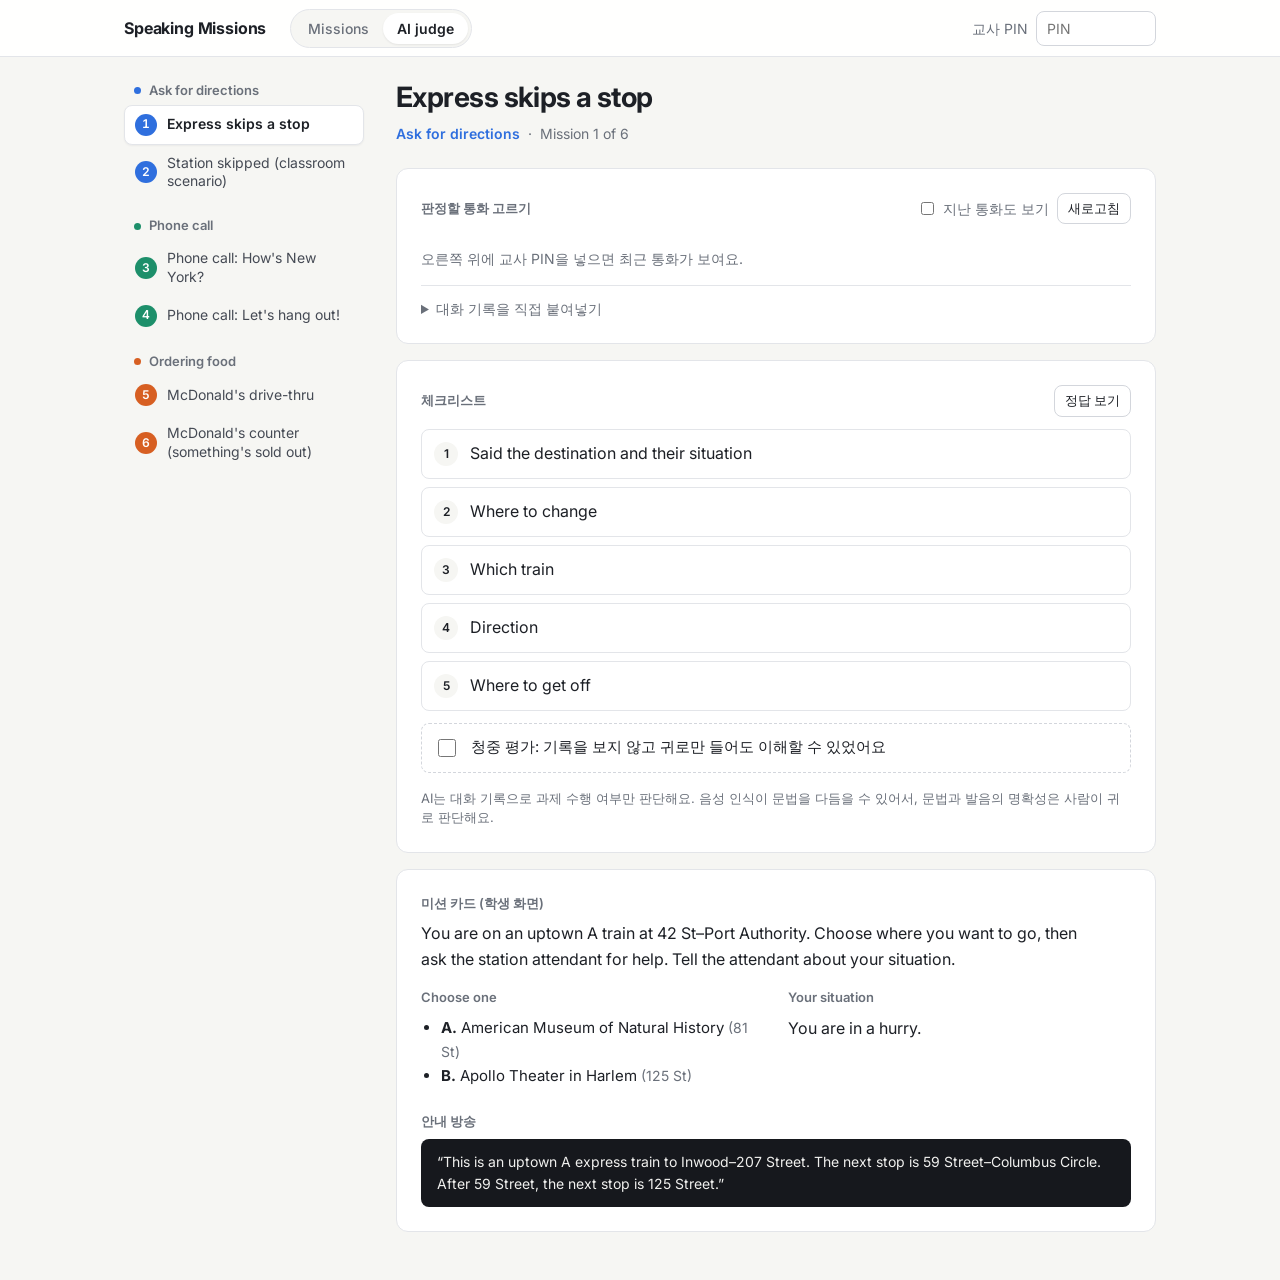
==== commit 9a35f33b: "Missions from one file; judge: 2+1 checks, saved results, today filter; no error details to clients " ====
--- a/judge.html
+++ b/judge.html
@@ -23,6 +23,8 @@
   .call .who{font-weight:600}
   .call .ear{font-size:11px;color:var(--muted);border:1px solid var(--line-2);border-radius:999px;padding:0 6px}
   .call:disabled{opacity:.5;cursor:default}
+  .linkish{border:0;background:none;padding:0;font:inherit;font-size:14px;color:var(--ink);text-decoration:underline;text-underline-offset:3px;cursor:pointer}
+  @media (pointer:coarse){.call{min-height:44px}}
   #checkPanel.loading ol.check{opacity:.45}
   details.paste{margin-top:var(--s4);border-top:1px solid var(--line);padding-top:var(--s3)}
   details.paste summary{cursor:pointer;font-size:14px;color:var(--muted);width:max-content}
@@ -77,7 +79,7 @@
     <div class="head" style="margin-bottom:var(--s5)"><h1 id="title"></h1><p class="meta" id="meta"></p></div>
 
     <section class="panel">
-      <div class="ph"><h2>판정할 통화 고르기</h2><button class="btn ghost small" id="loadCalls" type="button">새로고침</button></div>
+      <div class="ph"><h2>판정할 통화 고르기</h2><div class="row" style="margin:0"><label class="muted" style="display:flex;gap:6px;align-items:center;cursor:pointer"><input type="checkbox" id="allDays"> 지난 통화도 보기</label><button class="btn ghost small" id="loadCalls" type="button">새로고침</button></div></div>
       <div class="calls" id="callList"></div>
       <div class="bar" id="bar" hidden><i></i></div>
       <p class="status" id="callsMsg" role="status" aria-live="polite"></p>
@@ -117,340 +119,11 @@
 </div>
 <script src="/shell.js"></script>
 <script>
-const CARDS = [
- {
-  "type": "attendant",
-  "title": "1. Express skips a stop",
-  "front": "You are on an uptown A train at 42 St–Port Authority. Choose where you want to go, then ask the station attendant for help. Tell the attendant about your situation.",
-  "options": [
-   "American Museum of Natural History",
-   "Apollo Theater in Harlem"
-  ],
-  "routes": [
-   [
-    "American Museum of Natural History",
-    "81 St",
-    "get off at 59 St–Columbus Circle, take the uptown C (or B on weekdays) local, get off at 81 St"
-   ],
-   [
-    "Apollo Theater in Harlem",
-    "125 St",
-    "stay on this A express train and get off at 125 St"
-   ]
-  ],
-  "condition": "You are in a hurry.",
-  "start": "42 St–Port Authority, on an uptown A train",
-  "problem": "the A train runs express from 59 St to 125 St and skips every stop in between",
-  "ann": "“This is an uptown A express train to Inwood–207 Street. The next stop is 59 Street–Columbus Circle. After 59 Street, the next stop is 125 Street.”",
-  "fictional": false,
-  "items": [
-   [
-    "Said the destination and their situation",
-    "e.g. \"You are in a hurry.\"",
-    ""
-   ],
-   [
-    "Where to change",
-    "59 St–Columbus Circle",
-    "No change needed"
-   ],
-   [
-    "Which train",
-    "C (B also OK on weekdays)",
-    "Stay on the A"
-   ],
-   [
-    "Direction",
-    "Uptown",
-    "Uptown"
-   ],
-   [
-    "Where to get off",
-    "81 St",
-    "125 St"
-   ]
-  ],
-  "audio": "a1.mp3",
-  "agent": "d26e442b87bf4d2fa61e77e5c2571394"
- },
- {
-  "type": "attendant",
-  "title": "2. Station skipped (classroom scenario)",
-  "front": "You are on an uptown C train at 59 St–Columbus Circle. Choose where you want to go. Listen to the announcement, then ask the attendant for help.",
-  "options": [
-   "Strawberry Fields in Central Park",
-   "American Museum of Natural History"
-  ],
-  "routes": [
-   [
-    "Strawberry Fields in Central Park",
-    "72 St",
-    "uptown C trains skip 72 St; ride to 81 St, cross to the downtown C, and go back one stop to 72 St (or walk south from 81 St)"
-   ],
-   [
-    "American Museum of Natural History",
-    "81 St",
-    "not affected; stay on the C and get off at 81 St"
-   ]
-  ],
-  "condition": "You don't want to walk much.",
-  "start": "59 St–Columbus Circle, on an uptown C train",
-  "problem": "(classroom scenario) due to station work, uptown C trains skip 72 St; downtown trains still stop there",
-  "ann": "“Attention passengers: due to station work, uptown C trains will not stop at 72 Street.”",
-  "fictional": true,
-  "items": [
-   [
-    "Said the destination and their situation",
-    "e.g. \"You don't want to walk much.\"",
-    ""
-   ],
-   [
-    "Where to change",
-    "81 St (then take the train back)",
-    "No change needed"
-   ],
-   [
-    "Which train",
-    "C",
-    "C"
-   ],
-   [
-    "Direction",
-    "Downtown (from 81 St)",
-    "Uptown"
-   ],
-   [
-    "Where to get off",
-    "72 St",
-    "81 St"
-   ]
-  ],
-  "audio": "a4.mp3",
-  "agent": "e4830977e8cd451faa1b753adaf6e813"
- },
- {
-  "type": "chat",
-  "title": "3. Phone call: How's New York?",
-  "front": "Your friend Emma from Chicago is calling you. She wants to hear about your trip to New York.",
-  "options": [
-   "Tell her about one place you visited and how it was.",
-   "Tell her about one food you tried and what you thought."
-  ],
-  "condition": "Answer with details, not just yes or no.",
-  "friend": "Emma",
-  "items": [
-   [
-    "Answered with details or reasons, not just yes or no",
-    "e.g. \"It was amazing because...\""
-   ],
-   [
-    "Reacted to what the friend said",
-    "e.g. \"Oh, really?\", \"That sounds fun!\""
-   ],
-   [
-    "Asked the friend at least one question back",
-    "e.g. \"How about you?\""
-   ],
-   [
-    "Tell her about one place you visited and how it was.",
-    ""
-   ],
-   [
-    "Tell her about one food you tried and what you thought.",
-    ""
-   ]
-  ],
-  "agent": "9b3af95cbea7486b99a34a6f3030f2d5"
- },
- {
-  "type": "chat",
-  "title": "4. Phone call: Let's hang out!",
-  "front": "Your friend Maya lives in New York. She is calling to make plans to meet you.",
-  "options": [
-   "You really want Korean food. Convince Maya, and give your reasons.",
-   "Agree on a day, a time, and a place to meet."
-  ],
-  "condition": "Answer with details, not just yes or no.",
-  "friend": "Maya",
-  "items": [
-   [
-    "Answered with details or reasons, not just yes or no",
-    "e.g. \"It was amazing because...\""
-   ],
-   [
-    "Reacted to what the friend said",
-    "e.g. \"Oh, really?\", \"That sounds fun!\""
-   ],
-   [
-    "Asked the friend at least one question back",
-    "e.g. \"How about you?\""
-   ],
-   [
-    "You really want Korean food. Convince Maya, and give your reasons.",
-    ""
-   ],
-   [
-    "Agree on a day, a time, and a place to meet.",
-    ""
-   ]
-  ],
-  "agent": "b9b4d41935a74fd8a11dfeefae2467aa"
- },
- {
-  "type": "order",
-  "title": "5. McDonald's drive-thru",
-  "agent": "a353ccbcc46743609b33bdd0294201c2",
-  "front": "You are on a road trip with a friend. You are at a McDonald's drive-thru. Order for both of you through the speaker.",
-  "options": [
-   "Your friend wants a McChicken meal with a Sprite.",
-   "Choose something for yourself from the menu."
-  ],
-  "condition": "You don't like pickles.",
-  "items": [
-   [
-    "Ordered the friend's McChicken meal with a Sprite",
-    ""
-   ],
-   [
-    "Ordered their own food clearly",
-    ""
-   ],
-   [
-    "Answered the crew's questions (meal, size, drink, sauce)",
-    ""
-   ],
-   [
-    "Asked for no pickles (if their food has pickles) or another change",
-    "e.g. \"No pickles, please.\""
-   ],
-   [
-    "Caught the mistake when the order was read back, and understood the total",
-    "The crew member makes one mistake on purpose."
-   ]
-  ],
-  "menu": [
-   [
-    "Big Mac",
-    "$6.49"
-   ],
-   [
-    "Quarter Pounder with Cheese",
-    "$6.79"
-   ],
-   [
-    "McChicken",
-    "$3.29"
-   ],
-   [
-    "10 pc Chicken McNuggets",
-    "$6.29"
-   ],
-   [
-    "Filet-O-Fish",
-    "$5.49"
-   ],
-   [
-    "Make it a meal (medium fries + medium drink)",
-    "+$4.00"
-   ],
-   [
-    "Fries  S / M / L",
-    "$2.49 / $3.49 / $4.29"
-   ],
-   [
-    "Drink (Coke, Diet Coke, Sprite, iced tea)  S / M / L",
-    "$1.79 / $2.29 / $2.79"
-   ],
-   [
-    "McFlurry with Oreo",
-    "$4.49"
-   ],
-   [
-    "Apple Pie",
-    "$1.79"
-   ]
-  ]
- },
- {
-  "type": "order",
-  "title": "6. McDonald's counter (something's sold out)",
-  "agent": "593137b8195f4afda7e33150587e4ab3",
-  "front": "You are at a busy McDonald's in Times Square. Order a meal and a dessert at the counter.",
-  "options": [
-   "Order a meal and a dessert.",
-   "Ask for one special thing (extra sauce, no ice, no onions…)."
-  ],
-  "condition": "If something isn't available, choose something else.",
-  "items": [
-   [
-    "Ordered a meal clearly (main, size, drink)",
-    ""
-   ],
-   [
-    "Asked for a dessert, and chose something else if it wasn't available",
-    "The ice cream machine is broken, so no McFlurry."
-   ],
-   [
-    "Made a special request",
-    "e.g. \"Can I get extra BBQ sauce?\""
-   ],
-   [
-    "Corrected the item the crew member misheard, and answered \"For here or to go?\"",
-    "The crew member mishears one item on purpose."
-   ],
-   [
-    "Understood the total and paid",
-    ""
-   ]
-  ],
-  "menu": [
-   [
-    "Big Mac",
-    "$6.49"
-   ],
-   [
-    "Quarter Pounder with Cheese",
-    "$6.79"
-   ],
-   [
-    "McChicken",
-    "$3.29"
-   ],
-   [
-    "10 pc Chicken McNuggets",
-    "$6.29"
-   ],
-   [
-    "Filet-O-Fish",
-    "$5.49"
-   ],
-   [
-    "Make it a meal (medium fries + medium drink)",
-    "+$4.00"
-   ],
-   [
-    "Fries  S / M / L",
-    "$2.49 / $3.49 / $4.29"
-   ],
-   [
-    "Drink (Coke, Diet Coke, Sprite, iced tea)  S / M / L",
-    "$1.79 / $2.29 / $2.79"
-   ],
-   [
-    "McFlurry with Oreo",
-    "$4.49"
-   ],
-   [
-    "Apple Pie",
-    "$1.79"
-   ]
-  ]
- }
-];
+let CARDS = [];  // loaded from /missions.json
 
 const $ = id => document.getElementById(id);
 const esc = s => String(s||"").replace(/[&<>"]/g, ch => ({"&":"&amp;","<":"&lt;",">":"&gt;",'"':"&quot;"}[ch]));
-let cur = Shell.startIndex(CARDS.length), busy = false, curSession = null, timer = null;
+let cur = 0, busy = false, curSession = null, timer = null;
 function heardOf(id) { try { return !!JSON.parse(localStorage.getItem("heard") || "{}")[id]; } catch { return false; } }
 function lock(on) {
   $("judge").disabled = on; [...$("callList").children].forEach(b => b.disabled = on);
@@ -500,8 +173,9 @@
   const list = $("callList"); list.innerHTML = "";
   say("통화 목록을 불러오는 중…");
   try {
-    const { sessions } = await post("/api/sessions", {});
-    if (!sessions.length) { say("이 미션의 통화가 아직 없어요. 학생이 통화를 마치면 새로고침을 눌러 주세요."); return; }
+    const today = new Date(); today.setHours(0, 0, 0, 0);
+    const { sessions } = await post("/api/sessions", $("allDays").checked ? {} : { since: today.toISOString() });
+    if (!sessions.length) { say($("allDays").checked ? "이 미션의 통화가 아직 없어요." : "오늘 이 미션의 통화가 아직 없어요. 학생이 통화를 마치면 새로고침을 눌러 주세요."); return; }
     say("최신순이에요. 통화를 누르면 바로 판정해요.");
     sessions.forEach((s, i) => {
       const b = document.createElement("button"); b.type = "button"; b.className = "call";
@@ -510,52 +184,76 @@
       const dur = s.seconds ? `${Math.floor(s.seconds/60)}:${String(Math.round(s.seconds%60)).padStart(2,"0")}` : "";
       b.dataset.id = s.id;
       b.innerHTML = (s.student ? `<span class="who">${esc(s.student)}</span>` : "") + `<span>${t ? day + t.toLocaleTimeString([], { hour:"2-digit", minute:"2-digit" }) : "?"}</span><span class="d">${dur}</span>` +
-        (s.status === "active" ? '<span class="new">통화 중</span>' : i === 0 ? '<span class="new">최신</span>' : "") + (heardOf(s.id) ? '<span class="ear">귀로 OK</span>' : "");
+        (s.status === "active" ? '<span class="new">통화 중</span>' : i === 0 ? '<span class="new">최신</span>' : "") + (cached(s.id) ? '<span class="ear">판정됨</span>' : "") + (heardOf(s.id) ? '<span class="ear">귀로 OK</span>' : "");
       b.onclick = () => pickCall(s, b);
       list.appendChild(b);
     });
   } catch (e) { say(e.message, true); }
 }
 
+const cacheKey = id => "judge:" + id;
+function cached(id) { try { return JSON.parse(localStorage.getItem(cacheKey(id)) || "null"); } catch { return null; } }
+
 async function pickCall(s, btn) {
   if (busy) return;
   [...$("callList").children].forEach(x => x.classList.toggle("on", x === btn));
+  curSession = s.id; $("heard").checked = heardOf(s.id);
+  const saved = cached(s.id);
+  if (saved && saved.mission === cur) { $("tx").value = saved.tx || ""; show(saved.r, saved.at); return; }
   say("대화 기록을 불러오는 중…");
   try {
     const { transcript } = await post("/api/sessions", { sessionId: s.id });
     if (!transcript) { say("이 통화에는 대화 기록이 없어요.", true); return; }
-    $("tx").value = transcript; curSession = s.id; $("heard").checked = heardOf(s.id);
+    $("tx").value = transcript;
     await judge();
   } catch (e) { say(e.message, true); }
 }
 
 async function judge() {
-  const tx = $("tx").value.trim(), c = CARDS[cur];
+  const tx = $("tx").value.trim();
   if (!tx) { say("통화를 고르거나 대화 기록을 붙여넣어 주세요.", true); return; }
   busy = true; lock(true); const keep = $("heard").checked; resetResult(); $("heard").checked = keep;
-  say("판정 중이에요. AI가 3번 확인해서 다수결로 정해요 (약 30초).");
+  say("판정 중이에요. AI가 두 번 확인하고, 둘이 다르면 한 번 더 확인해요 (보통 10~30초).");
   try {
     const r = await post("/api/judge", { transcript: tx });
-    const items = Array.isArray(r.items) ? r.items : [];
-    [...$("check").children].forEach((li,i) => {
-      const it = items[i] || {}; li.classList.add(it.done ? "yes" : "no");
-      const fb = document.createElement("div"); fb.className = "fb";
-      fb.innerHTML = (it.evidence ? `<q>${esc(it.evidence)}</q> — ` : "") + esc(it.note || "") + (r.runs > 1 ? ` <span class="v">${it.votes}/${r.runs}</span>` : "");
-      li.firstElementChild.appendChild(fb);
-    });
-    const ok = r.result === "SUCCESS";
-    $("verdictRow").className = "verdict " + (ok ? "ok" : "no");
-    $("verdict").textContent = ok ? "미션 성공" : "아직이에요";
-    $("runs").textContent = (c.type === "attendant" && r.choice ? `${r.choice} 선택 · ` : "") + `${c.items.length}개 중 ${items.filter(x => x.done).length}개 달성` + (r.runs > 1 ? ` · ${r.runs}번 확인해 다수결 (항목 옆 숫자 = 달성으로 본 횟수)` : "");
-    $("summary").textContent = r.summary || "";
-    const arr = x => Array.isArray(x) ? x : [];
-    $("strengths").innerHTML = arr(r.strengths).map(t => `<li>“${esc(t.quote)}”<span class="why">${esc(t.why)}</span></li>`).join("") || "<li class='muted'>—</li>";
-    $("tips").innerHTML = arr(r.tips).map(t => `<li class="swap"><s>${esc(t.original)}</s> → <b>${esc(t.better)}</b><span class="why">${esc(t.why)}</span></li>`).join("") || "<li class='muted'>—</li>";
-    $("next").textContent = r.next || "";
-    $("out").hidden = false; $("fb").hidden = false; say("");
-    $("checkPanel").scrollIntoView({ behavior:"smooth", block:"start" });
+    const at = Date.now();
+    if (curSession) try { localStorage.setItem(cacheKey(curSession), JSON.stringify({ mission: cur, tx, r, at })); } catch {}
+    const chip = [...$("callList").children].find(x => x.dataset.id === curSession);
+    if (chip && ![...chip.querySelectorAll(".ear")].some(e => e.textContent === "판정됨")) chip.insertAdjacentHTML("beforeend", '<span class="ear">판정됨</span>');
+    show(r);
   } catch (e) { say(e.message, true); }
   finally { busy = false; lock(false); }
+}
+
+function show(r, savedAt) {
+  const c = CARDS[cur], keep = $("heard").checked; resetResult(); $("heard").checked = keep;
+  const items = Array.isArray(r.items) ? r.items : [];
+  [...$("check").children].forEach((li,i) => {
+    const it = items[i] || {}; li.classList.add(it.done ? "yes" : "no");
+    const fb = document.createElement("div"); fb.className = "fb";
+    fb.innerHTML = (it.evidence ? `<q>${esc(it.evidence)}</q> — ` : "") + esc(it.note || "") + (r.runs > 1 ? ` <span class="v">${it.votes}/${r.runs}</span>` : "");
+    li.firstElementChild.appendChild(fb);
+  });
+  const ok = r.result === "SUCCESS";
+  $("verdictRow").className = "verdict " + (ok ? "ok" : "no");
+  $("verdict").textContent = ok ? "미션 성공" : "아직이에요";
+  $("runs").textContent = (c.type === "attendant" && r.choice ? `${r.choice} 선택 · ` : "") + `${c.items.length}개 중 ${items.filter(x => x.done).length}개 달성` + (r.runs > 1 ? ` · AI ${r.runs}번 확인 (항목 옆 숫자 = 달성으로 본 횟수)` : "");
+  $("summary").textContent = r.summary || "";
+  const arr = x => Array.isArray(x) ? x : [];
+  $("strengths").innerHTML = arr(r.strengths).map(t => `<li>“${esc(t.quote)}”<span class="why">${esc(t.why)}</span></li>`).join("") || "<li class='muted'>—</li>";
+  $("tips").innerHTML = arr(r.tips).map(t => `<li class="swap"><s>${esc(t.original)}</s> → <b>${esc(t.better)}</b><span class="why">${esc(t.why)}</span></li>`).join("") || "<li class='muted'>—</li>";
+  $("next").textContent = r.next || "";
+  $("out").hidden = false; $("fb").hidden = false;
+  if (savedAt) {
+    say(`저장된 판정이에요 (${new Date(savedAt).toLocaleTimeString([], { hour:"2-digit", minute:"2-digit" })}). `);
+    const again = document.createElement("button"); again.type = "button"; again.className = "linkish"; again.textContent = "다시 판정하기";
+    again.onclick = async () => {
+      if (!$("tx").value.trim()) { try { const { transcript } = await post("/api/sessions", { sessionId: curSession }); $("tx").value = transcript || ""; } catch (e) { say(e.message, true); return; } }
+      judge();
+    };
+    $("callsMsg").appendChild(again);
+  } else say("");
+  $("checkPanel").scrollIntoView({ behavior:"smooth", block:"start" });
 }
 
 $("tabs").addEventListener("click", e => { const b = e.target.closest("button"); if (!b) return; cur = +b.dataset.i; render(); if ($("pin").value.trim()) loadCalls(); });
@@ -569,11 +267,14 @@
 });
 $("judge").addEventListener("click", judge);
 $("loadCalls").addEventListener("click", loadCalls);
+$("allDays").addEventListener("change", loadCalls);
 $("pin").addEventListener("change", () => { if ($("pin").value.trim()) loadCalls(); });
 
 try { $("pin").value = localStorage.getItem("judgePin") || ""; } catch {}
-render();
-if ($("pin").value.trim()) loadCalls(); else say("오른쪽 위에 교사 PIN을 넣으면 최근 통화가 보여요.");
+fetch("/missions.json").then(r => { if (!r.ok) throw 0; return r.json(); }).then(d => {
+  CARDS = d; cur = Shell.startIndex(CARDS.length); render();
+  if ($("pin").value.trim()) loadCalls(); else say("오른쪽 위에 교사 PIN을 넣으면 최근 통화가 보여요.");
+}).catch(() => say("미션 정보를 불러오지 못했어요. 새로고침해 주세요.", true));
 </script>
 </body>
 </html>
--- a/shell.css
+++ b/shell.css
@@ -58,6 +58,7 @@
 .btn.ghost:hover{background:var(--hover)}
 .btn.small{padding:5px 10px;font-size:13px}
 .btn:disabled{opacity:.5;cursor:default}
+@media (pointer:coarse){.btn,.missions button,.switch a{min-height:44px}.switch a{display:inline-flex;align-items:center}}
 input.field{font:inherit;font-size:14px;padding:6px 10px;border:1px solid var(--line-2);border-radius:var(--r-s);background:var(--card);width:120px}
 
 @media (max-width:820px){
